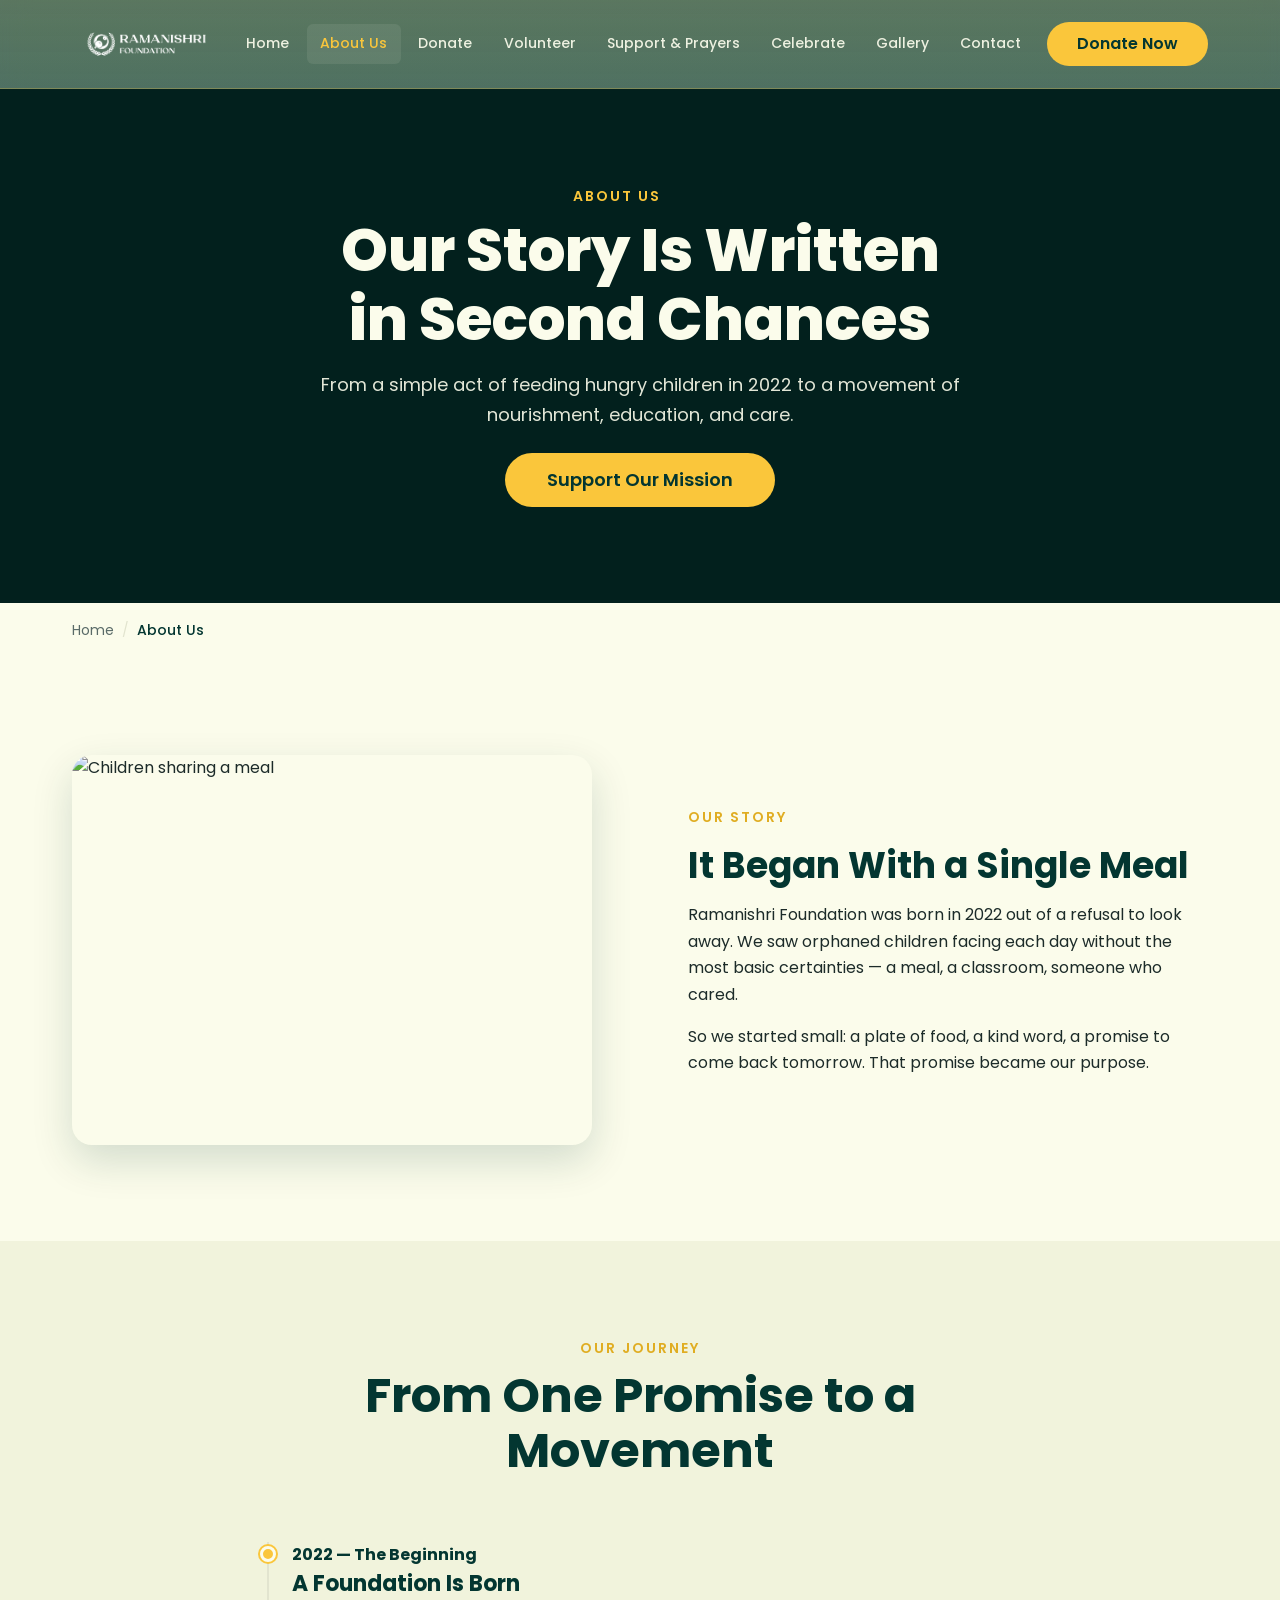
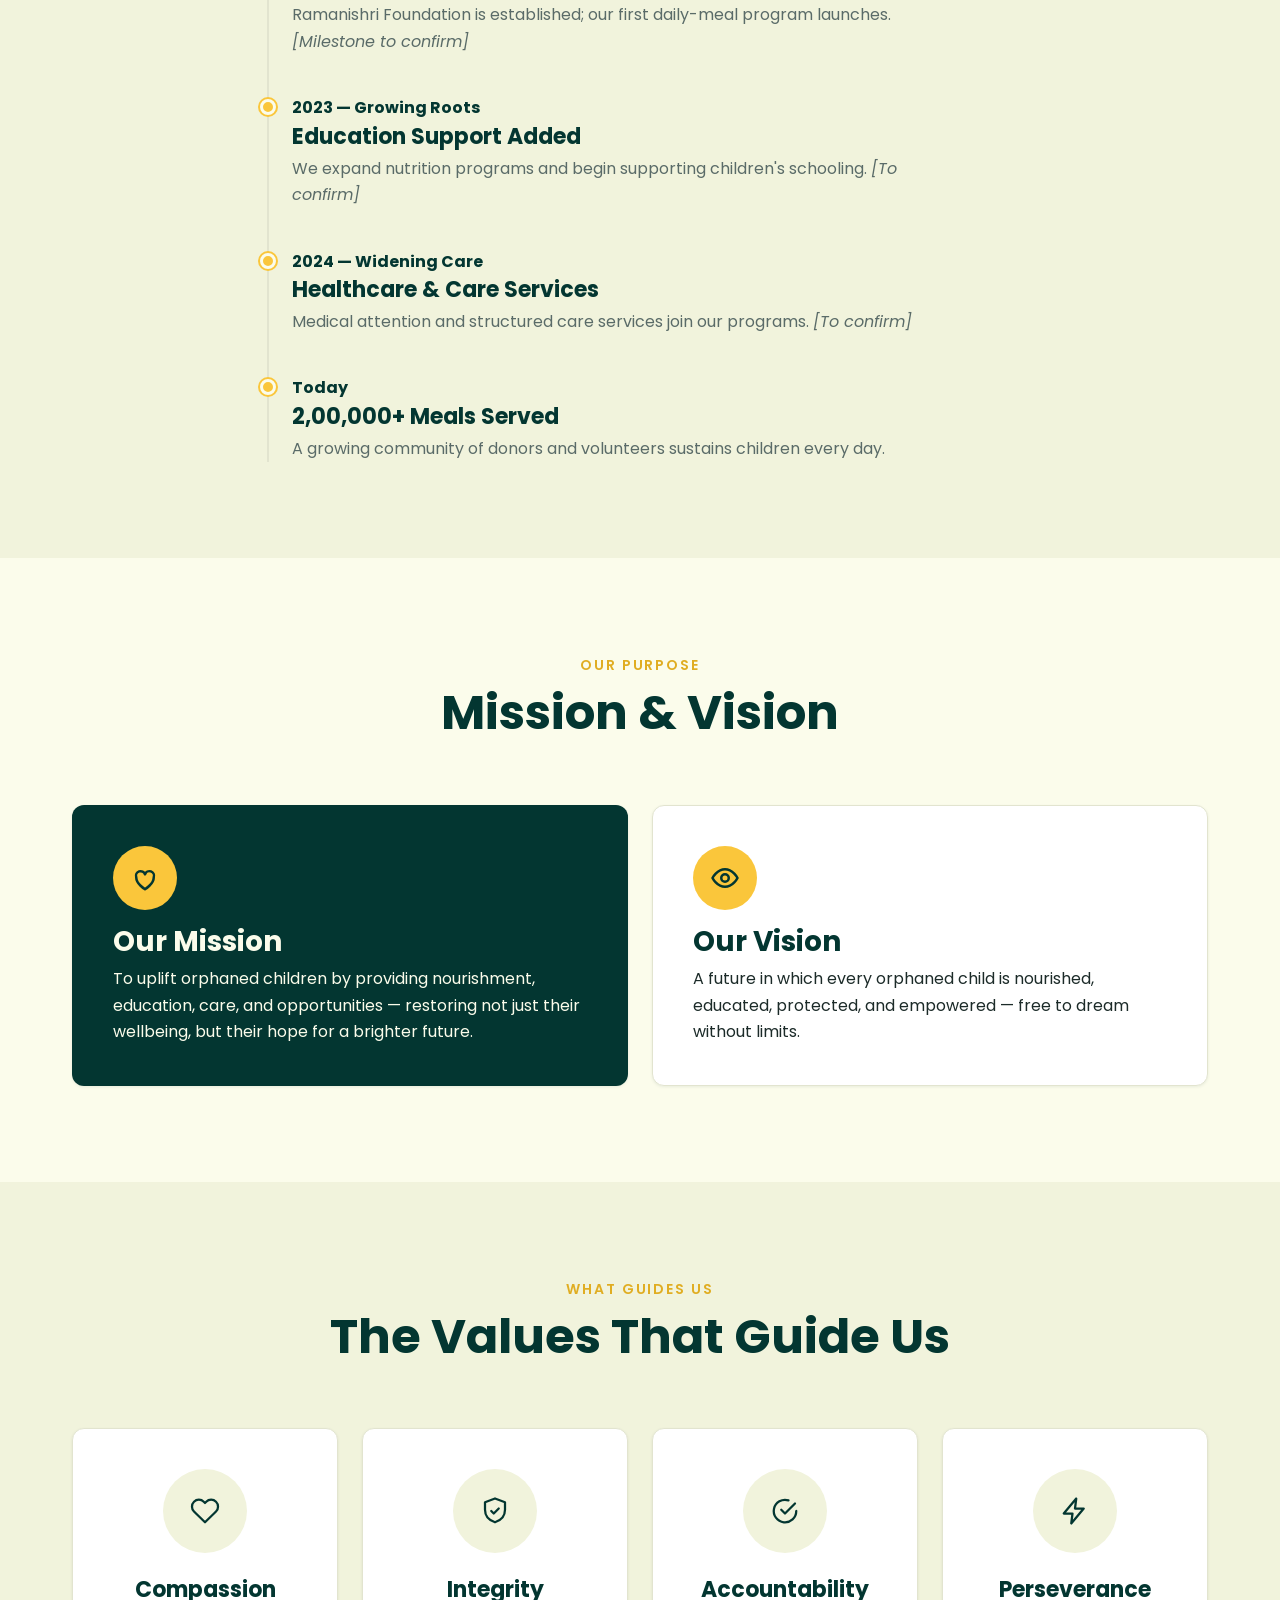
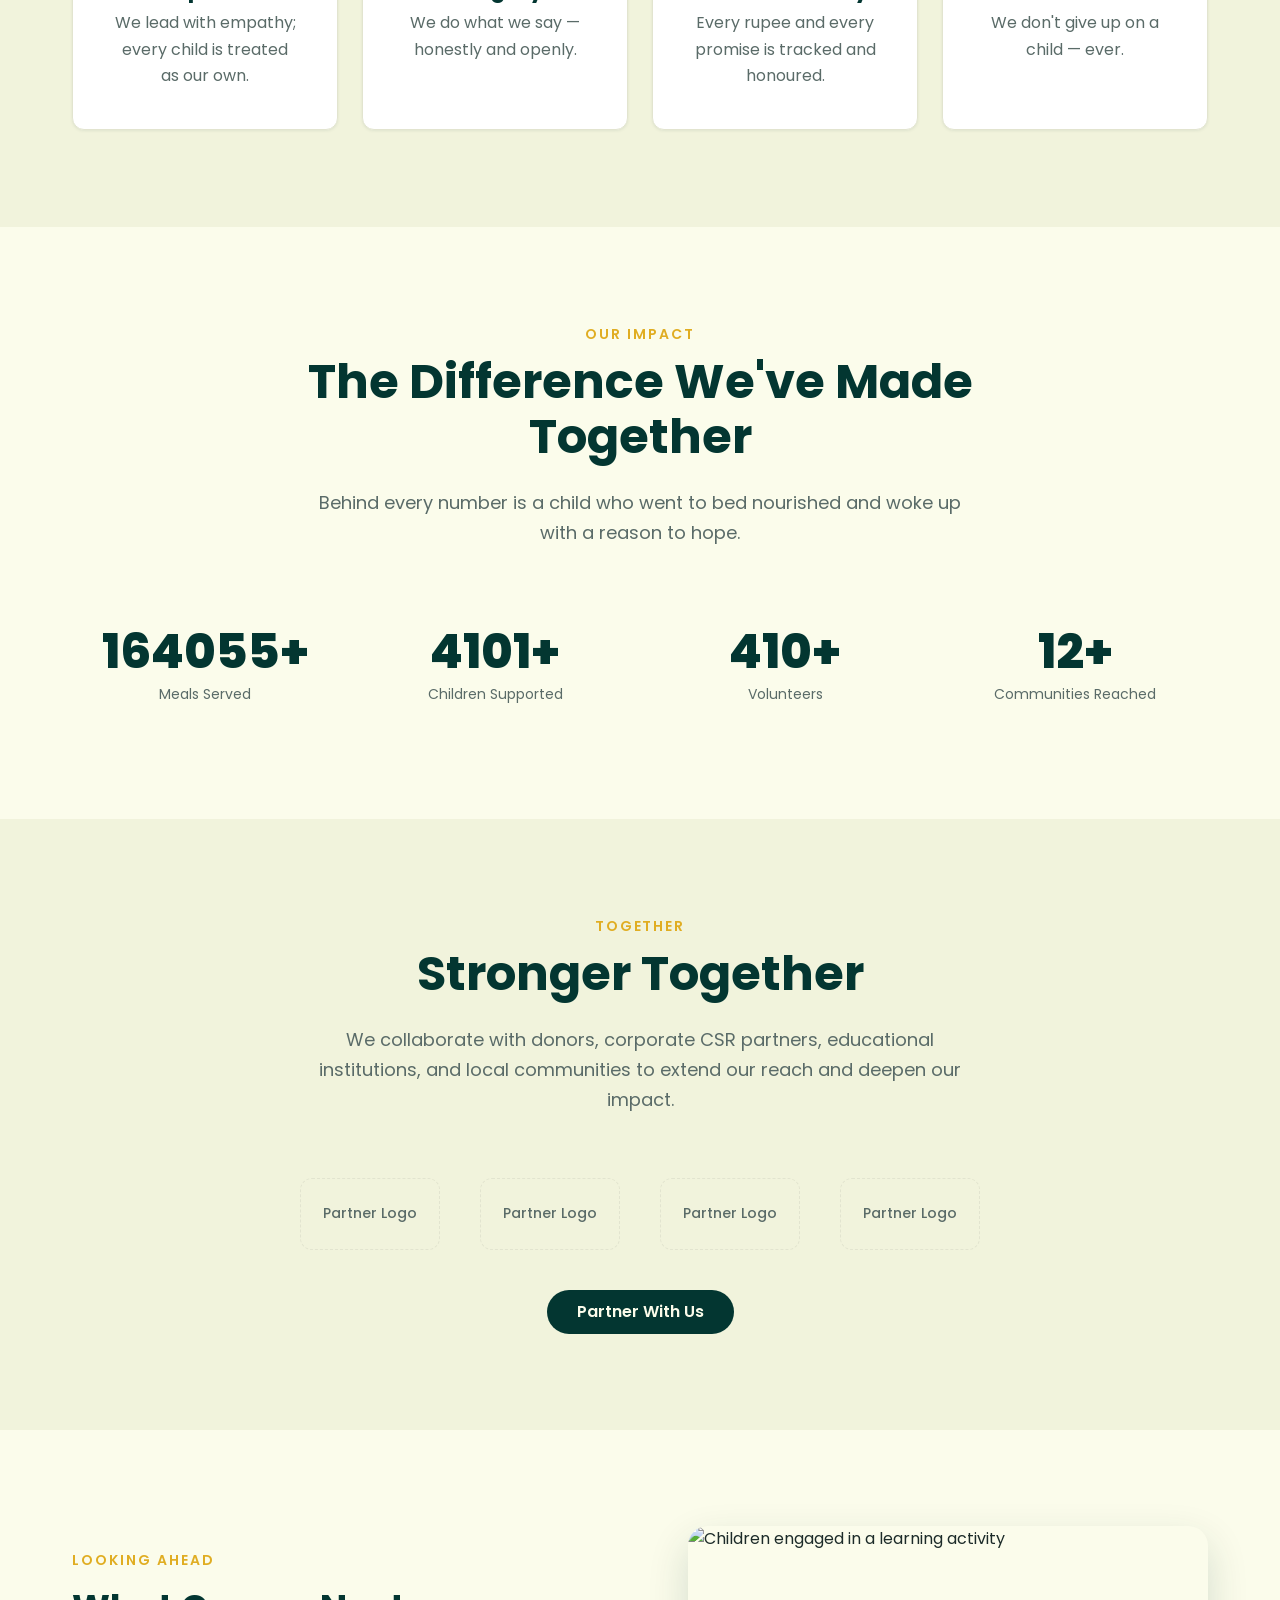
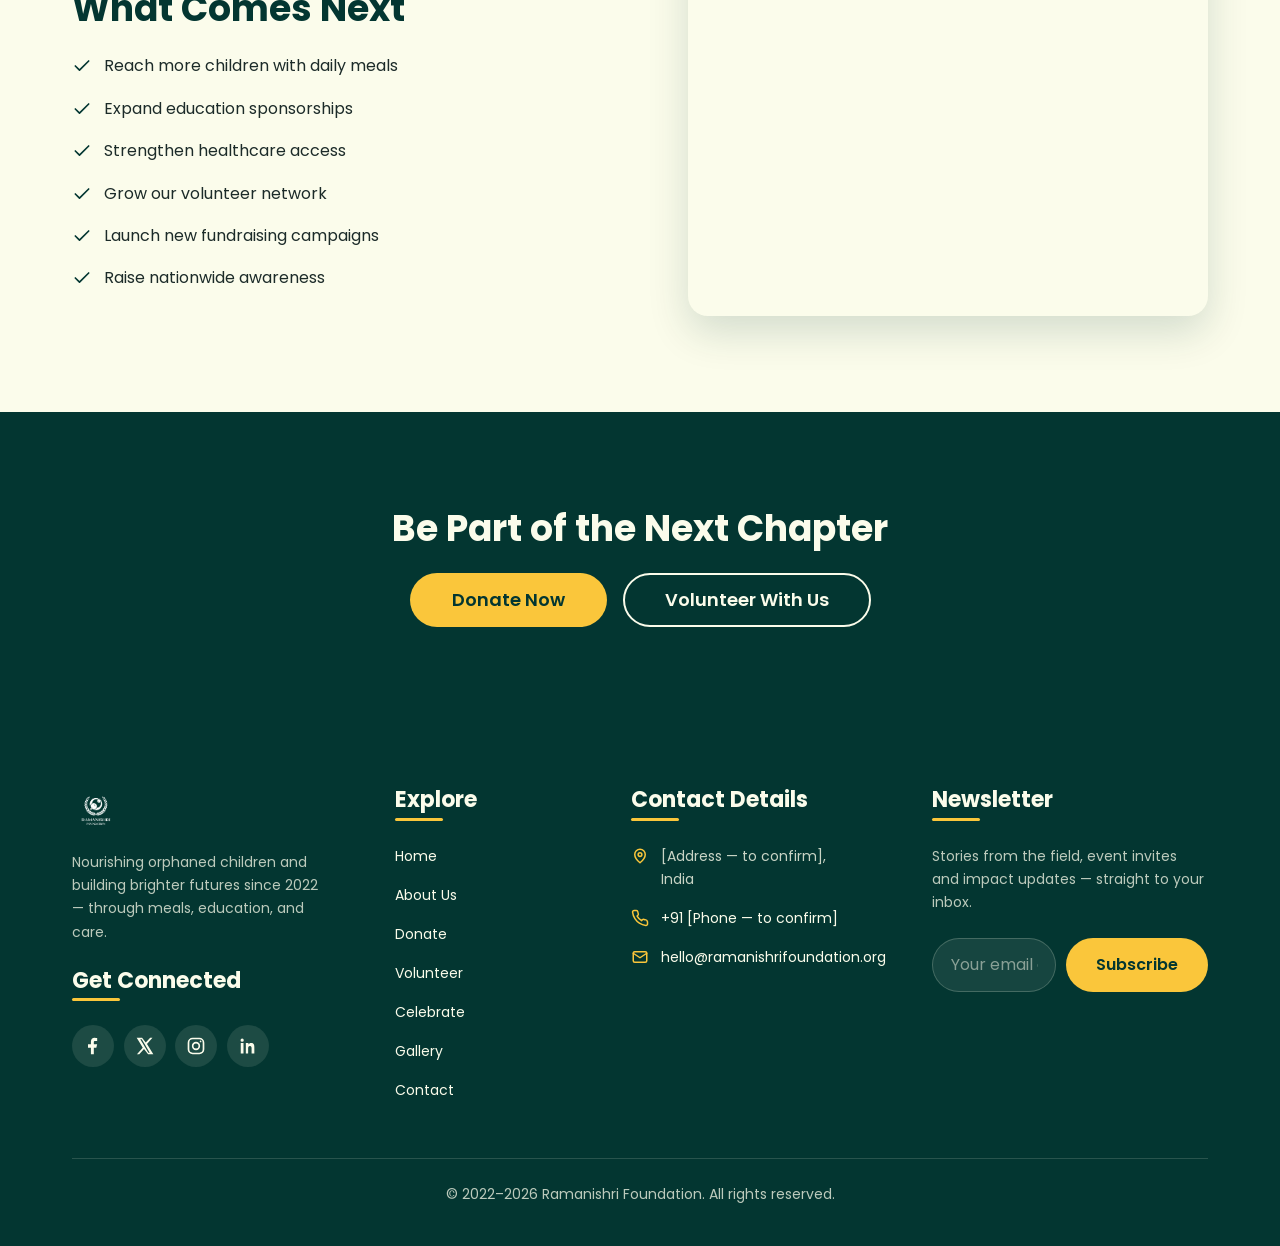
==== about.html @ 98cdaed0 "Initial commit: Ramanishri Foundation website Multi-page static NGO site (HTML5, CSS3, vanilla JS): " ====
<!DOCTYPE html>
<html lang="en">
<head>
  <meta charset="UTF-8" />
  <meta name="viewport" content="width=device-width, initial-scale=1.0" />
  <meta name="theme-color" content="#033631" />

  <title>About Ramanishri Foundation | Our Story, Mission &amp; Impact Since 2022</title>
  <meta name="description" content="Learn how Ramanishri Foundation began in 2022 and grew to serve 2,00,000+ meals to orphaned children. Discover our mission, values, and vision for the future." />
  <meta name="robots" content="index, follow" />
  <link rel="canonical" href="https://www.ramanishrifoundation.org/about.html" />

  <meta property="og:type" content="website" />
  <meta property="og:site_name" content="Ramanishri Foundation" />
  <meta property="og:title" content="About Ramanishri Foundation | Our Story, Mission &amp; Impact" />
  <meta property="og:description" content="From a single meal in 2022 to 2,00,000+ meals for orphaned children. Discover our story, mission, values, and vision." />
  <meta property="og:image" content="assets/logo/logo-primary.png" />
  <meta property="og:url" content="https://www.ramanishrifoundation.org/about.html" />
  <meta property="og:locale" content="en_IN" />
  <meta name="twitter:card" content="summary_large_image" />

  <link rel="icon" type="image/png" href="assets/logo/favicon-source.png" />
  <link rel="apple-touch-icon" href="assets/logo/logo-icon.png" />
  <link rel="manifest" href="site.webmanifest" />

  <link rel="preconnect" href="https://fonts.googleapis.com" />
  <link rel="preconnect" href="https://fonts.gstatic.com" crossorigin />
  <link href="https://fonts.googleapis.com/css2?family=Poppins:wght@300;400;500;600;700;800&display=swap" rel="stylesheet" />
  <link rel="stylesheet" href="css/style.css" />

  <script type="application/ld+json">
  {
    "@context": "https://schema.org",
    "@type": "NGO",
    "name": "Ramanishri Foundation",
    "url": "https://www.ramanishrifoundation.org/",
    "logo": "https://www.ramanishrifoundation.org/assets/logo/logo-primary.png",
    "foundingDate": "2022",
    "description": "Ramanishri Foundation uplifts orphaned children through nourishment, education, care, and opportunity."
  }
  </script>
  <script type="application/ld+json">
  {
    "@context": "https://schema.org",
    "@type": "BreadcrumbList",
    "itemListElement": [
      {"@type": "ListItem", "position": 1, "name": "Home", "item": "https://www.ramanishrifoundation.org/index.html"},
      {"@type": "ListItem", "position": 2, "name": "About Us", "item": "https://www.ramanishrifoundation.org/about.html"}
    ]
  }
  </script>
</head>

<body>
  <a href="#main-content" class="skip-link">Skip to main content</a>

  <header class="site-header" id="site-header">
    <nav class="navbar container" aria-label="Primary navigation">
      <a href="index.html" class="navbar__brand" aria-label="Ramanishri Foundation — Home">
        <img src="assets/logo/logo-secondary-white.png" alt="Ramanishri Foundation logo" class="navbar__logo" width="160" height="56" />
      </a>
      <button class="navbar__toggle" id="nav-toggle" aria-label="Toggle navigation menu" aria-expanded="false" aria-controls="nav-menu">
        <span class="navbar__toggle-bar"></span><span class="navbar__toggle-bar"></span><span class="navbar__toggle-bar"></span>
      </button>
      <ul class="navbar__menu" id="nav-menu">
        <li class="navbar__item"><a href="index.html" class="navbar__link">Home</a></li>
        <li class="navbar__item"><a href="about.html" class="navbar__link is-active" aria-current="page">About Us</a></li>
        <li class="navbar__item"><a href="donate.html" class="navbar__link">Donate</a></li>
        <li class="navbar__item"><a href="volunteer.html" class="navbar__link">Volunteer</a></li>
        <li class="navbar__item"><a href="support-prayers.html" class="navbar__link">Support &amp; Prayers</a></li>
        <li class="navbar__item"><a href="celebrate.html" class="navbar__link">Celebrate</a></li>
        <li class="navbar__item"><a href="gallery.html" class="navbar__link">Gallery</a></li>
        <li class="navbar__item"><a href="contact.html" class="navbar__link">Contact</a></li>
        <li class="navbar__item navbar__item--cta"><a href="donate.html" class="btn btn--accent navbar__donate">Donate Now</a></li>
      </ul>
    </nav>
  </header>

  <main id="main-content">
    <!-- PAGE HERO -->
    <!-- IMAGE REQUIRED: ABOUT HERO — CHILDREN & CARETAKERS, ORIGIN FEEL (1920x900) -->
    <section class="page-hero" style="background-image:url('https://images.unsplash.com/photo-1542810634-71277d95dcbb?auto=format&fit=crop&w=1920&q=80')" aria-labelledby="about-hero-heading">
      <div class="container page-hero__inner">
        <p class="page-hero__eyebrow">About Us</p>
        <h1 id="about-hero-heading" class="page-hero__title">Our Story Is Written in Second Chances</h1>
        <p class="page-hero__text">From a simple act of feeding hungry children in 2022 to a movement of nourishment, education, and care.</p>
        <div class="page-hero__actions">
          <a href="donate.html" class="btn btn--accent btn--lg">Support Our Mission</a>
        </div>
      </div>
    </section>

    <!-- BREADCRUMBS -->
    <nav class="container breadcrumbs" aria-label="Breadcrumb">
      <ol>
        <li><a href="index.html">Home</a></li>
        <li><a href="about.html" aria-current="page">About Us</a></li>
      </ol>
    </nav>

    <!-- OUR STORY -->
    <section class="section" aria-labelledby="story-heading">
      <div class="container split">
        <div class="split__media reveal">
          <!-- IMAGE REQUIRED: OUR STORY — INTIMATE, REAL (1000x750) -->
          <img class="split__img" src="https://images.unsplash.com/photo-1488521787991-ed7bbaae773c?auto=format&fit=crop&w=1000&q=80" alt="Children sharing a meal" width="1000" height="750" loading="lazy" />
        </div>
        <div class="split__content reveal">
          <p class="section__eyebrow">Our Story</p>
          <h2 id="story-heading" class="split__title">It Began With a Single Meal</h2>
          <p>Ramanishri Foundation was born in 2022 out of a refusal to look away. We saw orphaned children facing each day without the most basic certainties — a meal, a classroom, someone who cared.</p>
          <p>So we started small: a plate of food, a kind word, a promise to come back tomorrow. That promise became our purpose.</p>
        </div>
      </div>
    </section>

    <!-- JOURNEY TIMELINE -->
    <section class="section section--alt" aria-labelledby="journey-heading">
      <div class="container">
        <header class="section__head reveal">
          <p class="section__eyebrow">Our Journey</p>
          <h2 id="journey-heading" class="section__title">From One Promise to a Movement</h2>
        </header>
        <div class="timeline reveal" style="max-width:760px;margin-inline:auto;">
          <div class="timeline__item">
            <p class="timeline__year">2022 — The Beginning</p>
            <h3 class="timeline__title">A Foundation Is Born</h3>
            <p class="timeline__text">Ramanishri Foundation is established; our first daily-meal program launches. <em>[Milestone to confirm]</em></p>
          </div>
          <div class="timeline__item">
            <p class="timeline__year">2023 — Growing Roots</p>
            <h3 class="timeline__title">Education Support Added</h3>
            <p class="timeline__text">We expand nutrition programs and begin supporting children's schooling. <em>[To confirm]</em></p>
          </div>
          <div class="timeline__item">
            <p class="timeline__year">2024 — Widening Care</p>
            <h3 class="timeline__title">Healthcare &amp; Care Services</h3>
            <p class="timeline__text">Medical attention and structured care services join our programs. <em>[To confirm]</em></p>
          </div>
          <div class="timeline__item">
            <p class="timeline__year">Today</p>
            <h3 class="timeline__title">2,00,000+ Meals Served</h3>
            <p class="timeline__text">A growing community of donors and volunteers sustains children every day.</p>
          </div>
        </div>
      </div>
    </section>

    <!-- MISSION & VISION -->
    <section class="section" aria-labelledby="about-mv-heading">
      <div class="container">
        <header class="section__head reveal">
          <p class="section__eyebrow">Our Purpose</p>
          <h2 id="about-mv-heading" class="section__title">Mission &amp; Vision</h2>
        </header>
        <div class="mv-grid">
          <article class="mv-card mv-card--primary reveal">
            <span class="mv-card__icon" aria-hidden="true"><svg viewBox="0 0 24 24" width="30" height="30" fill="none" stroke="currentColor" stroke-width="2" stroke-linecap="round" stroke-linejoin="round"><path d="M12 21s-7-4.3-7-9.5A3.5 3.5 0 0 1 12 9a3.5 3.5 0 0 1 7 2.5C19 16.7 12 21 12 21z"/></svg></span>
            <h3 class="mv-card__title">Our Mission</h3>
            <p>To uplift orphaned children by providing nourishment, education, care, and opportunities — restoring not just their wellbeing, but their hope for a brighter future.</p>
          </article>
          <article class="mv-card reveal">
            <span class="mv-card__icon" aria-hidden="true"><svg viewBox="0 0 24 24" width="30" height="30" fill="none" stroke="currentColor" stroke-width="2" stroke-linecap="round" stroke-linejoin="round"><path d="M2 12s3.5-7 10-7 10 7 10 7-3.5 7-10 7-10-7-10-7z"/><circle cx="12" cy="12" r="3"/></svg></span>
            <h3 class="mv-card__title">Our Vision</h3>
            <p>A future in which every orphaned child is nourished, educated, protected, and empowered — free to dream without limits.</p>
          </article>
        </div>
      </div>
    </section>

    <!-- CORE VALUES -->
    <section class="section section--alt" aria-labelledby="values-heading">
      <div class="container">
        <header class="section__head reveal">
          <p class="section__eyebrow">What Guides Us</p>
          <h2 id="values-heading" class="section__title">The Values That Guide Us</h2>
        </header>
        <ul class="mission-grid">
          <li class="mission-card card reveal">
            <span class="mission-card__icon" aria-hidden="true"><svg viewBox="0 0 24 24" width="30" height="30" fill="none" stroke="currentColor" stroke-width="1.8" stroke-linecap="round" stroke-linejoin="round"><path d="M20.8 4.6a5.5 5.5 0 0 0-7.8 0L12 5.6l-1-1a5.5 5.5 0 0 0-7.8 7.8l1 1L12 21l7.8-7.6 1-1a5.5 5.5 0 0 0 0-7.8z"/></svg></span>
            <h3 class="mission-card__title">Compassion</h3>
            <p class="mission-card__text">We lead with empathy; every child is treated as our own.</p>
          </li>
          <li class="mission-card card reveal">
            <span class="mission-card__icon" aria-hidden="true"><svg viewBox="0 0 24 24" width="30" height="30" fill="none" stroke="currentColor" stroke-width="1.8" stroke-linecap="round" stroke-linejoin="round"><path d="M12 2 4 5v6c0 5 3.4 8.5 8 10 4.6-1.5 8-5 8-10V5l-8-3z"/><path d="m9 12 2 2 4-4"/></svg></span>
            <h3 class="mission-card__title">Integrity</h3>
            <p class="mission-card__text">We do what we say — honestly and openly.</p>
          </li>
          <li class="mission-card card reveal">
            <span class="mission-card__icon" aria-hidden="true"><svg viewBox="0 0 24 24" width="30" height="30" fill="none" stroke="currentColor" stroke-width="1.8" stroke-linecap="round" stroke-linejoin="round"><path d="M9 11l3 3 8-8"/><path d="M21 12a9 9 0 1 1-6.2-8.5"/></svg></span>
            <h3 class="mission-card__title">Accountability</h3>
            <p class="mission-card__text">Every rupee and every promise is tracked and honoured.</p>
          </li>
          <li class="mission-card card reveal">
            <span class="mission-card__icon" aria-hidden="true"><svg viewBox="0 0 24 24" width="30" height="30" fill="none" stroke="currentColor" stroke-width="1.8" stroke-linecap="round" stroke-linejoin="round"><path d="M13 2 3 14h7l-1 8 10-12h-7l1-8z"/></svg></span>
            <h3 class="mission-card__title">Perseverance</h3>
            <p class="mission-card__text">We don't give up on a child — ever.</p>
          </li>
        </ul>
      </div>
    </section>

    <!-- IMPACT ACHIEVED -->
    <section class="section" aria-labelledby="impact-achieved-heading">
      <div class="container">
        <header class="section__head reveal">
          <p class="section__eyebrow">Our Impact</p>
          <h2 id="impact-achieved-heading" class="section__title">The Difference We've Made Together</h2>
          <p class="section__subtitle">Behind every number is a child who went to bed nourished and woke up with a reason to hope.</p>
        </header>
        <div class="stats-grid reveal">
          <div class="stat"><div class="stat__num"><span class="counter" data-count-to="200000">0</span>+</div><p class="stat__label">Meals Served</p></div>
          <div class="stat"><div class="stat__num"><span class="counter" data-count-to="5000">0</span>+</div><p class="stat__label">Children Supported</p></div>
          <div class="stat"><div class="stat__num"><span class="counter" data-count-to="500">0</span>+</div><p class="stat__label">Volunteers</p></div>
          <div class="stat"><div class="stat__num"><span class="counter" data-count-to="15">0</span>+</div><p class="stat__label">Communities Reached</p></div>
        </div>
      </div>
    </section>

    <!-- PARTNERSHIPS -->
    <section class="section section--alt" aria-labelledby="partners-heading">
      <div class="container text-center">
        <header class="section__head reveal">
          <p class="section__eyebrow">Together</p>
          <h2 id="partners-heading" class="section__title">Stronger Together</h2>
          <p class="section__subtitle">We collaborate with donors, corporate CSR partners, educational institutions, and local communities to extend our reach and deepen our impact.</p>
        </header>
        <div class="partners reveal" aria-label="Partner organizations">
          <span class="partners__item">Partner Logo</span>
          <span class="partners__item">Partner Logo</span>
          <span class="partners__item">Partner Logo</span>
          <span class="partners__item">Partner Logo</span>
        </div>
        <!-- IMAGE REQUIRED: PARTNER LOGOS (to confirm names + permission) -->
        <div class="mt-lg reveal"><a href="contact.html" class="btn btn--primary">Partner With Us</a></div>
      </div>
    </section>

    <!-- FUTURE GOALS -->
    <section class="section" aria-labelledby="goals-heading">
      <div class="container split">
        <div class="split__content reveal">
          <p class="section__eyebrow">Looking Ahead</p>
          <h2 id="goals-heading" class="split__title">What Comes Next</h2>
          <ul class="feature-list">
            <li><svg viewBox="0 0 24 24" width="20" height="20" fill="none" stroke="currentColor" stroke-width="2" stroke-linecap="round" stroke-linejoin="round"><path d="M20 6 9 17l-5-5"/></svg> Reach more children with daily meals</li>
            <li><svg viewBox="0 0 24 24" width="20" height="20" fill="none" stroke="currentColor" stroke-width="2" stroke-linecap="round" stroke-linejoin="round"><path d="M20 6 9 17l-5-5"/></svg> Expand education sponsorships</li>
            <li><svg viewBox="0 0 24 24" width="20" height="20" fill="none" stroke="currentColor" stroke-width="2" stroke-linecap="round" stroke-linejoin="round"><path d="M20 6 9 17l-5-5"/></svg> Strengthen healthcare access</li>
            <li><svg viewBox="0 0 24 24" width="20" height="20" fill="none" stroke="currentColor" stroke-width="2" stroke-linecap="round" stroke-linejoin="round"><path d="M20 6 9 17l-5-5"/></svg> Grow our volunteer network</li>
            <li><svg viewBox="0 0 24 24" width="20" height="20" fill="none" stroke="currentColor" stroke-width="2" stroke-linecap="round" stroke-linejoin="round"><path d="M20 6 9 17l-5-5"/></svg> Launch new fundraising campaigns</li>
            <li><svg viewBox="0 0 24 24" width="20" height="20" fill="none" stroke="currentColor" stroke-width="2" stroke-linecap="round" stroke-linejoin="round"><path d="M20 6 9 17l-5-5"/></svg> Raise nationwide awareness</li>
          </ul>
        </div>
        <div class="split__media reveal">
          <!-- IMAGE REQUIRED: FUTURE / HOPE — CHILDREN LOOKING AHEAD (1000x750) -->
          <img class="split__img" src="https://images.unsplash.com/photo-1497486751825-1233686d5d80?auto=format&fit=crop&w=1000&q=80" alt="Children engaged in a learning activity" width="1000" height="750" loading="lazy" />
        </div>
      </div>
    </section>

    <!-- CTA -->
    <section class="section" style="background-color:var(--color-primary);color:var(--color-text-inverse);" aria-labelledby="about-cta-heading">
      <div class="container text-center">
        <h2 id="about-cta-heading" class="reveal" style="color:var(--color-text-inverse);">Be Part of the Next Chapter</h2>
        <div class="about__actions reveal" style="justify-content:center;margin-top:var(--space-md);">
          <a href="donate.html" class="btn btn--accent btn--lg">Donate Now</a>
          <a href="volunteer.html" class="btn btn--outline btn--lg" style="color:var(--color-text-inverse);border-color:var(--color-text-inverse);">Volunteer With Us</a>
        </div>
      </div>
    </section>
  </main>

  <footer class="site-footer" aria-label="Site footer">
    <div class="container">
      <div class="footer-grid">
        <div class="footer-col">
          <img src="assets/logo/logo-white.png" alt="Ramanishri Foundation" class="footer__logo" width="180" height="48" />
          <p class="footer__about">Nourishing orphaned children and building brighter futures since 2022 — through meals, education, and care.</p>
          <h3 class="footer-col__title">Get Connected</h3>
          <ul class="footer-social" aria-label="Social media">
            <li><a href="#" aria-label="Facebook"><svg viewBox="0 0 24 24" width="20" height="20" fill="currentColor"><path d="M13 22v-8h3l1-4h-4V7.5C13 6.6 13.3 6 14.7 6H17V2.4C16.4 2.3 15.2 2 13.9 2 11.2 2 9.5 3.7 9.5 6.7V10H6v4h3.5v8h3.5z"/></svg></a></li>
            <li><a href="#" aria-label="X (Twitter)"><svg viewBox="0 0 24 24" width="20" height="20" fill="currentColor"><path d="M18.2 2H21l-6.6 7.5L22 22h-6.3l-4.9-6.4L5.1 22H2.3l7-8L2 2h6.5l4.4 5.8L18.2 2zm-2.2 18h1.7L8.1 3.8H6.3L16 20z"/></svg></a></li>
            <li><a href="#" aria-label="Instagram"><svg viewBox="0 0 24 24" width="20" height="20" fill="none" stroke="currentColor" stroke-width="2"><rect x="3" y="3" width="18" height="18" rx="5"/><circle cx="12" cy="12" r="4"/><circle cx="17.5" cy="6.5" r="1" fill="currentColor" stroke="none"/></svg></a></li>
            <li><a href="#" aria-label="LinkedIn"><svg viewBox="0 0 24 24" width="20" height="20" fill="currentColor"><path d="M6.94 5a1.94 1.94 0 1 1-3.88 0 1.94 1.94 0 0 1 3.88 0zM3.3 8.5h3.3V21H3.3V8.5zM9.4 8.5h3.16v1.7h.05c.44-.83 1.5-1.7 3.1-1.7 3.3 0 3.9 2.17 3.9 5V21h-3.3v-5.8c0-1.38-.02-3.16-1.93-3.16-1.93 0-2.22 1.5-2.22 3.06V21H9.4V8.5z"/></svg></a></li>
          </ul>
        </div>
        <div class="footer-col">
          <h3 class="footer-col__title">Explore</h3>
          <ul class="footer-contact">
            <li><a href="index.html">Home</a></li>
            <li><a href="about.html">About Us</a></li>
            <li><a href="donate.html">Donate</a></li>
            <li><a href="volunteer.html">Volunteer</a></li>
            <li><a href="celebrate.html">Celebrate</a></li>
            <li><a href="gallery.html">Gallery</a></li>
            <li><a href="contact.html">Contact</a></li>
          </ul>
        </div>
        <div class="footer-col">
          <h3 class="footer-col__title">Contact Details</h3>
          <ul class="footer-contact">
            <li><svg viewBox="0 0 24 24" width="18" height="18" fill="none" stroke="currentColor" stroke-width="2" stroke-linecap="round" stroke-linejoin="round"><path d="M12 21s-7-5.6-7-11a7 7 0 0 1 14 0c0 5.4-7 11-7 11z"/><circle cx="12" cy="10" r="2.5"/></svg><span>[Address — to confirm],<br />India</span></li>
            <li><svg viewBox="0 0 24 24" width="18" height="18" fill="none" stroke="currentColor" stroke-width="2" stroke-linecap="round" stroke-linejoin="round"><path d="M22 16.9v3a2 2 0 0 1-2.2 2 19.8 19.8 0 0 1-8.6-3.1 19.5 19.5 0 0 1-6-6A19.8 19.8 0 0 1 2.1 4.2 2 2 0 0 1 4.1 2h3a2 2 0 0 1 2 1.7c.1.9.3 1.8.6 2.6a2 2 0 0 1-.5 2.1L8.1 9.5a16 16 0 0 0 6 6l1.1-1.1a2 2 0 0 1 2.1-.5c.8.3 1.7.5 2.6.6a2 2 0 0 1 1.7 2z"/></svg><a href="tel:+910000000000">+91 [Phone — to confirm]</a></li>
            <li><svg viewBox="0 0 24 24" width="18" height="18" fill="none" stroke="currentColor" stroke-width="2" stroke-linecap="round" stroke-linejoin="round"><rect x="3" y="5" width="18" height="14" rx="2"/><path d="M3 7l9 6 9-6"/></svg><a href="mailto:hello@ramanishrifoundation.org">hello@ramanishrifoundation.org</a></li>
          </ul>
        </div>
        <div class="footer-col">
          <h3 class="footer-col__title">Newsletter</h3>
          <p class="footer__about">Stories from the field, event invites and impact updates — straight to your inbox.</p>
          <form class="newsletter" id="newsletter-form" novalidate>
            <div class="newsletter__field">
              <input type="email" id="newsletter-email" class="newsletter__input" placeholder="Your email address" aria-label="Email address" autocomplete="email" required />
              <button type="submit" class="btn btn--accent newsletter__btn">Subscribe</button>
            </div>
            <p class="newsletter__msg" id="newsletter-msg" role="status" aria-live="polite"></p>
          </form>
        </div>
      </div>
      <p class="site-footer__copy">&copy; 2022–<span id="current-year">2026</span> Ramanishri Foundation. All rights reserved.</p>
    </div>
  </footer>

  <button id="back-to-top" class="back-to-top" aria-label="Back to top" hidden>&uarr;</button>
  <script src="js/main.js" defer></script>
</body>
</html>
---- css/style.css ----
/* ================================================================
   RAMANI SHRI FOUNDATION — STYLESHEET
   Mobile-first · Responsive · Accessible
   ----------------------------------------------------------------
   TABLE OF CONTENTS
   1. CSS Variables (Design Tokens)
   2. Modern CSS Reset
   3. Base / Typography
   4. Accessibility Helpers
   5. Layout Utilities (container, grid, flex)
   6. Spacing & Display Utilities
   7. Text & Color Utilities
   8. Buttons
   9. Animation Utility Classes
   10. Sticky Header & Navigation
   11. Sections
   12. Footer
   13. Back to Top
   14. Responsive Breakpoints
   15. Reduced Motion
================================================================ */

/* ================================================================
   1. CSS VARIABLES (DESIGN TOKENS)
   Brand palette derived from the official logo files.
================================================================ */
:root {
  /* ---- Brand Colors ---- */
  --color-primary: #033631;          /* Deep teal-green */
  --color-primary-dark: #02201d;
  --color-primary-light: #0a4f47;
  --color-secondary: #fac63b;        /* Golden yellow */
  --color-secondary-dark: #e0ad22;
  --color-accent: #fac63b;           /* Accent (matches brand gold) */
  --color-accent-dark: #e0ad22;

  /* ---- Text Colors ---- */
  --color-text: #1c2b29;             /* Primary body text */
  --color-text-muted: #5a6b68;       /* Secondary / muted text */
  --color-text-inverse: #fbfceb;     /* Text on dark backgrounds */
  --color-heading: #033631;

  /* ---- Background Colors ---- */
  --color-bg: #fbfceb;               /* Cream page background */
  --color-bg-alt: #f1f3dc;           /* Alternate section background */
  --color-bg-dark: #033631;          /* Dark sections / footer */
  --color-surface: #ffffff;          /* Cards / surfaces */
  --color-border: #e2e4cf;

  /* ---- Typography ---- */
  --font-primary: 'Poppins', system-ui, -apple-system, 'Segoe UI', Roboto, sans-serif;
  --fs-xs: 0.75rem;     /* 12px */
  --fs-sm: 0.875rem;    /* 14px */
  --fs-base: 1rem;      /* 16px */
  --fs-md: 1.125rem;    /* 18px */
  --fs-lg: 1.375rem;    /* 22px */
  --fs-xl: 1.75rem;     /* 28px */
  --fs-2xl: 2.25rem;    /* 36px */
  --fs-3xl: 3rem;       /* 48px */
  --fs-4xl: 3.75rem;    /* 60px */

  --fw-light: 300;
  --fw-regular: 400;
  --fw-medium: 500;
  --fw-semibold: 600;
  --fw-bold: 700;
  --fw-extrabold: 800;

  --lh-tight: 1.15;
  --lh-snug: 1.35;
  --lh-base: 1.65;

  /* ---- Spacing Scale ---- */
  --space-xs: 0.5rem;
  --space-sm: 1rem;
  --space-md: 1.5rem;
  --space-lg: 2.5rem;
  --space-xl: 4rem;
  --space-2xl: 6rem;

  /* ---- Layout ---- */
  --container-max: 1200px;
  --container-pad: 1.25rem;
  --header-height: 88px;

  /* ---- Borders & Radius ---- */
  --radius-sm: 6px;
  --radius-md: 12px;
  --radius-lg: 20px;
  --radius-pill: 999px;

  /* ---- Shadows ---- */
  --shadow-sm: 0 1px 3px rgba(3, 54, 49, 0.08);
  --shadow-md: 0 6px 18px rgba(3, 54, 49, 0.12);
  --shadow-lg: 0 16px 40px rgba(3, 54, 49, 0.16);

  /* ---- Transitions ---- */
  --transition-fast: 150ms ease;
  --transition-base: 250ms ease;
  --transition-slow: 400ms ease;

  /* ---- Z-index scale ---- */
  --z-header: 1000;
  --z-overlay: 1100;
  --z-top: 1200;
}

/* ================================================================
   2. MODERN CSS RESET
================================================================ */
*,
*::before,
*::after {
  box-sizing: border-box;
  margin: 0;
  padding: 0;
}

html {
  -webkit-text-size-adjust: 100%;
  scroll-behavior: smooth;            /* Smooth scrolling */
  scroll-padding-top: var(--header-height); /* Offset sticky header on anchor jumps */
}

body {
  min-height: 100vh;
  font-family: var(--font-primary);
  font-size: var(--fs-base);
  font-weight: var(--fw-regular);
  line-height: var(--lh-base);
  color: var(--color-text);
  background-color: var(--color-bg);
  text-rendering: optimizeLegibility;
  -webkit-font-smoothing: antialiased;
  -moz-osx-font-smoothing: grayscale;
  /* Guard against accidental horizontal scroll; `clip` (unlike `hidden`)
     does not break the sticky header. */
  overflow-x: clip;
}

img,
picture,
svg,
video {
  display: block;
  max-width: 100%;
  height: auto;
}

input,
button,
textarea,
select {
  font: inherit;
  color: inherit;
}

button {
  cursor: pointer;
  background: none;
  border: none;
}

a {
  color: inherit;
  text-decoration: none;
}

ul,
ol {
  list-style: none;
}

h1, h2, h3, h4, h5, h6 {
  line-height: var(--lh-tight);
  color: var(--color-heading);
  font-weight: var(--fw-bold);
}

:focus-visible {
  outline: 3px solid var(--color-secondary);
  outline-offset: 2px;
}

/* ================================================================
   3. BASE / TYPOGRAPHY
================================================================ */
h1 { font-size: var(--fs-3xl); }
h2 { font-size: var(--fs-2xl); }
h3 { font-size: var(--fs-xl); }
h4 { font-size: var(--fs-lg); }

p {
  max-width: 65ch;
}

/* ================================================================
   4. ACCESSIBILITY HELPERS
================================================================ */
/* Visually hidden but available to screen readers */
.sr-only {
  position: absolute;
  width: 1px;
  height: 1px;
  padding: 0;
  margin: -1px;
  overflow: hidden;
  clip: rect(0, 0, 0, 0);
  white-space: nowrap;
  border: 0;
}

/* Skip link */
.skip-link {
  position: absolute;
  top: -100%;
  left: var(--space-sm);
  z-index: var(--z-top);
  padding: 0.75rem 1.25rem;
  background: var(--color-primary);
  color: var(--color-text-inverse);
  border-radius: var(--radius-sm);
  transition: top var(--transition-fast);
}
.skip-link:focus {
  top: var(--space-sm);
}

/* ================================================================
   5. LAYOUT UTILITIES
================================================================ */
.container {
  width: 100%;
  max-width: var(--container-max);
  margin-inline: auto;
  padding-inline: var(--container-pad);
}

.flex { display: flex; }
.inline-flex { display: inline-flex; }
.flex-col { flex-direction: column; }
.flex-wrap { flex-wrap: wrap; }
.items-center { align-items: center; }
.items-start { align-items: flex-start; }
.justify-center { justify-content: center; }
.justify-between { justify-content: space-between; }
.gap-sm { gap: var(--space-sm); }
.gap-md { gap: var(--space-md); }
.gap-lg { gap: var(--space-lg); }

.grid { display: grid; }
.grid-2 { grid-template-columns: repeat(2, 1fr); }
.grid-3 { grid-template-columns: repeat(3, 1fr); }
.grid-4 { grid-template-columns: repeat(4, 1fr); }
.grid-auto {
  grid-template-columns: repeat(auto-fit, minmax(260px, 1fr));
}

/* ================================================================
   6. SPACING & DISPLAY UTILITIES
================================================================ */
.mt-sm { margin-top: var(--space-sm); }
.mt-md { margin-top: var(--space-md); }
.mt-lg { margin-top: var(--space-lg); }
.mb-sm { margin-bottom: var(--space-sm); }
.mb-md { margin-bottom: var(--space-md); }
.mb-lg { margin-bottom: var(--space-lg); }
.my-lg { margin-block: var(--space-lg); }

.p-sm { padding: var(--space-sm); }
.p-md { padding: var(--space-md); }
.p-lg { padding: var(--space-lg); }

.block { display: block; }
.inline-block { display: inline-block; }
.hidden { display: none; }

.full-width { width: 100%; }
.mx-auto { margin-inline: auto; }

/* ================================================================
   7. TEXT & COLOR UTILITIES
================================================================ */
.text-center { text-align: center; }
.text-left { text-align: left; }
.text-right { text-align: right; }

.text-primary { color: var(--color-primary); }
.text-secondary { color: var(--color-secondary); }
.text-accent { color: var(--color-accent); }
.text-muted { color: var(--color-text-muted); }
.text-inverse { color: var(--color-text-inverse); }

.fw-light { font-weight: var(--fw-light); }
.fw-medium { font-weight: var(--fw-medium); }
.fw-semibold { font-weight: var(--fw-semibold); }
.fw-bold { font-weight: var(--fw-bold); }

.fs-sm { font-size: var(--fs-sm); }
.fs-lg { font-size: var(--fs-lg); }
.fs-xl { font-size: var(--fs-xl); }

.bg-primary { background-color: var(--color-primary); }
.bg-secondary { background-color: var(--color-secondary); }
.bg-accent { background-color: var(--color-accent); }
.bg-dark { background-color: var(--color-bg-dark); }
.bg-alt { background-color: var(--color-bg-alt); }
.bg-surface { background-color: var(--color-surface); }

.rounded { border-radius: var(--radius-md); }
.rounded-lg { border-radius: var(--radius-lg); }
.shadow { box-shadow: var(--shadow-md); }
.lead { font-size: var(--fs-md); color: var(--color-text-muted); }

/* ================================================================
   8. BUTTONS
================================================================ */
.btn {
  display: inline-flex;
  align-items: center;
  justify-content: center;
  gap: 0.5rem;
  padding: 0.75rem 1.75rem;
  font-weight: var(--fw-semibold);
  font-size: var(--fs-base);
  line-height: 1;
  text-align: center;
  border-radius: var(--radius-pill);
  border: 2px solid transparent;
  transition: transform var(--transition-fast),
              background-color var(--transition-base),
              color var(--transition-base),
              box-shadow var(--transition-base);
}
.btn:hover { transform: translateY(-2px); box-shadow: var(--shadow-md); }
.btn:active { transform: translateY(0); }

.btn--primary {
  background-color: var(--color-primary);
  color: var(--color-text-inverse);
}
.btn--primary:hover { background-color: var(--color-primary-light); }

.btn--accent {
  background-color: var(--color-accent);
  color: var(--color-primary);
}
.btn--accent:hover { background-color: var(--color-accent-dark); }

.btn--outline {
  background-color: transparent;
  color: var(--color-primary);
  border-color: var(--color-primary);
}
.btn--outline:hover {
  background-color: var(--color-primary);
  color: var(--color-text-inverse);
}

.btn--lg { padding: 1rem 2.5rem; font-size: var(--fs-md); }
.btn--block { display: flex; width: 100%; }

/* ================================================================
   9. ANIMATION UTILITY CLASSES
   Add .animate--* together with .is-visible (toggled by JS on scroll)
================================================================ */
@keyframes fadeIn {
  from { opacity: 0; }
  to { opacity: 1; }
}
@keyframes fadeInUp {
  from { opacity: 0; transform: translateY(30px); }
  to { opacity: 1; transform: translateY(0); }
}
@keyframes fadeInDown {
  from { opacity: 0; transform: translateY(-30px); }
  to { opacity: 1; transform: translateY(0); }
}
@keyframes fadeInLeft {
  from { opacity: 0; transform: translateX(-40px); }
  to { opacity: 1; transform: translateX(0); }
}
@keyframes fadeInRight {
  from { opacity: 0; transform: translateX(40px); }
  to { opacity: 1; transform: translateX(0); }
}
@keyframes zoomIn {
  from { opacity: 0; transform: scale(0.9); }
  to { opacity: 1; transform: scale(1); }
}
@keyframes pulse {
  0%, 100% { transform: scale(1); }
  50% { transform: scale(1.05); }
}
@keyframes float {
  0%, 100% { transform: translateY(0); }
  50% { transform: translateY(-10px); }
}

/* Scroll-reveal: hidden until JS adds .is-visible */
.reveal {
  opacity: 0;
  transform: translateY(30px);
  transition: opacity var(--transition-slow), transform var(--transition-slow);
  will-change: opacity, transform;
}
.reveal.is-visible {
  opacity: 1;
  transform: none;
}

/* Direct-play animation utilities */
.animate-fade-in { animation: fadeIn var(--transition-slow) both; }
.animate-fade-up { animation: fadeInUp 600ms ease both; }
.animate-fade-down { animation: fadeInDown 600ms ease both; }
.animate-fade-left { animation: fadeInLeft 600ms ease both; }
.animate-fade-right { animation: fadeInRight 600ms ease both; }
.animate-zoom-in { animation: zoomIn 600ms ease both; }
.animate-pulse { animation: pulse 2s ease-in-out infinite; }
.animate-float { animation: float 4s ease-in-out infinite; }

/* Animation delay helpers (stagger) */
.delay-1 { animation-delay: 100ms; }
.delay-2 { animation-delay: 200ms; }
.delay-3 { animation-delay: 300ms; }
.delay-4 { animation-delay: 400ms; }
.delay-5 { animation-delay: 500ms; }

/* ================================================================
   10. STICKY HEADER & NAVIGATION
================================================================ */
/* Glassmorphic dark header — translucent teal with a subtle gold tint */
.site-header {
  position: sticky;
  top: 0;
  z-index: var(--z-header);
  /* gold tint layered over translucent brand teal */
  background-image:
    linear-gradient(rgba(250, 198, 59, 0.10), rgba(250, 198, 59, 0.04)),
    linear-gradient(rgba(3, 54, 49, 0.72), rgba(3, 54, 49, 0.72));
  -webkit-backdrop-filter: blur(14px) saturate(150%);
  backdrop-filter: blur(14px) saturate(150%);
  border-bottom: 1px solid rgba(250, 198, 59, 0.22);
  transition: background-image var(--transition-base),
              box-shadow var(--transition-base),
              border-color var(--transition-base);
}
/* Slightly denser glass once the user scrolls down */
.site-header.is-scrolled {
  background-image:
    linear-gradient(rgba(250, 198, 59, 0.12), rgba(250, 198, 59, 0.05)),
    linear-gradient(rgba(3, 54, 49, 0.86), rgba(3, 54, 49, 0.86));
  box-shadow: 0 8px 24px rgba(2, 32, 29, 0.28);
  border-bottom-color: rgba(250, 198, 59, 0.3);
}
/* Fallback for browsers without backdrop-filter support */
@supports not ((-webkit-backdrop-filter: blur(1px)) or (backdrop-filter: blur(1px))) {
  .site-header {
    background-image:
      linear-gradient(rgba(250, 198, 59, 0.10), rgba(250, 198, 59, 0.04)),
      linear-gradient(rgba(3, 54, 49, 0.96), rgba(3, 54, 49, 0.96));
  }
}

.navbar {
  display: flex;
  align-items: center;
  justify-content: space-between;
  min-height: var(--header-height);
}

.navbar__brand {
  display: inline-flex;
  align-items: center;
}
.navbar__logo {
  height: 56px;
  width: auto;
}

.navbar__toggle {
  display: inline-flex;
  flex-direction: column;
  justify-content: center;
  gap: 5px;
  width: 44px;
  height: 44px;
  padding: 8px;
}
.navbar__toggle-bar {
  display: block;
  width: 100%;
  height: 3px;
  border-radius: 2px;
  background-color: var(--color-text-inverse);
  transition: transform var(--transition-base), opacity var(--transition-base);
}
/* Animated hamburger -> X when menu open */
.navbar__toggle[aria-expanded="true"] .navbar__toggle-bar:nth-child(1) {
  transform: translateY(8px) rotate(45deg);
}
.navbar__toggle[aria-expanded="true"] .navbar__toggle-bar:nth-child(2) {
  opacity: 0;
}
.navbar__toggle[aria-expanded="true"] .navbar__toggle-bar:nth-child(3) {
  transform: translateY(-8px) rotate(-45deg);
}

/* Mobile menu (default = hidden drawer) */
.navbar__menu {
  position: fixed;
  inset: var(--header-height) 0 auto 0;
  display: flex;
  flex-direction: column;
  gap: 0;
  padding: var(--space-sm);
  background-color: var(--color-surface);
  box-shadow: var(--shadow-md);
  transform: translateY(-150%);
  transition: transform var(--transition-base);
  max-height: calc(100vh - var(--header-height));
  overflow-y: auto;
}
.navbar__menu.is-open {
  transform: translateY(0);
}

.navbar__link {
  display: block;
  padding: 0.85rem 1rem;
  font-weight: var(--fw-medium);
  color: var(--color-text);
  border-radius: var(--radius-sm);
  transition: color var(--transition-fast), background-color var(--transition-fast);
}
.navbar__link:hover,
.navbar__link.is-active {
  color: var(--color-primary);
  background-color: var(--color-bg-alt);
}

.navbar__donate {
  width: 100%;
  margin-top: var(--space-xs);
}

/* ================================================================
   11. SECTIONS
================================================================ */
.section {
  padding-block: var(--space-xl);
}
.section--alt {
  background-color: var(--color-bg-alt);
}
.section__title {
  font-size: var(--fs-2xl);
  margin-bottom: var(--space-md);
  text-align: center;
}
.section__subtitle {
  max-width: 60ch;
  margin: 0 auto var(--space-lg);
  text-align: center;
  color: var(--color-text-muted);
  font-size: var(--fs-md);
}
.section__head {
  max-width: 760px;
  margin: 0 auto var(--space-xl);
  text-align: center;
}
.section__eyebrow {
  max-width: none;
  font-size: var(--fs-sm);
  font-weight: var(--fw-semibold);
  letter-spacing: 0.14em;
  text-transform: uppercase;
  color: var(--color-secondary-dark);
  margin-bottom: var(--space-xs);
}

/* ---- HERO SLIDER ----
   Full-width image slider with fade transitions, dark overlay,
   parallax background and manual navigation dots.
   Heights: 65vh mobile · 75vh tablet · 100vh desktop. */
.hero {
  position: relative;
  min-height: 65vh;            /* grows with content so nothing is clipped */
  display: flex;
  align-items: center;
  padding-block: var(--space-xl) var(--space-2xl); /* breathing room + space for dots */
  overflow: hidden;
  isolation: isolate;          /* contain stacking context */
  background-color: var(--color-primary-dark);
  color: var(--color-text-inverse);
}

/* Slide layer (behind overlay & content) */
.hero__slides {
  position: absolute;
  inset: 0;
  z-index: -2;
}

.hero__slide {
  position: absolute;
  inset: 0;
  opacity: 0;
  transition: opacity 1200ms ease;
  will-change: opacity;
}
.hero__slide.is-active {
  opacity: 1;
}

/* Inner image element — slightly oversized so the parallax
   shift never reveals the slide edges. */
.hero__bg {
  position: absolute;
  inset: -8% 0;
  background-position: center;
  background-size: cover;
  background-repeat: no-repeat;
  transform: translate3d(0, 0, 0) scale(1.05);
  will-change: transform;
}

/* Dark overlay for text legibility */
.hero__overlay {
  position: absolute;
  inset: 0;
  z-index: -1;
  background:
    linear-gradient(
      to right,
      rgba(2, 32, 29, 0.85) 0%,
      rgba(2, 32, 29, 0.55) 50%,
      rgba(2, 32, 29, 0.35) 100%
    );
}

/* Foreground content */
.hero__content {
  position: relative;
  z-index: 1;
  max-width: 640px;
}
.hero__eyebrow {
  font-size: var(--fs-sm);
  font-weight: var(--fw-semibold);
  letter-spacing: 0.12em;
  text-transform: uppercase;
  color: var(--color-secondary);
  margin-bottom: var(--space-sm);
  animation: fadeInUp 700ms ease both;
}
.hero__title {
  color: var(--color-text-inverse);
  font-size: var(--fs-2xl);
  font-weight: var(--fw-extrabold);
  line-height: var(--lh-tight);
  margin-bottom: var(--space-md);
  text-wrap: balance;
  animation: fadeInUp 700ms ease 100ms both;
}
.hero__desc {
  font-size: var(--fs-md);
  color: rgba(251, 252, 235, 0.9);
  margin-bottom: var(--space-lg);
  animation: fadeInUp 700ms ease 200ms both;
}
.hero__cta {
  animation: fadeInUp 700ms ease 300ms both;
}

/* Navigation dots */
.hero__dots {
  position: absolute;
  left: 50%;
  bottom: var(--space-lg);
  transform: translateX(-50%);
  z-index: 2;
  display: flex;
  gap: 0.75rem;
}
.hero__dot {
  width: 12px;
  height: 12px;
  padding: 0;
  border-radius: 50%;
  background-color: rgba(251, 252, 235, 0.45);
  transition: background-color var(--transition-base),
              transform var(--transition-base),
              width var(--transition-base);
}
.hero__dot:hover {
  background-color: rgba(251, 252, 235, 0.75);
}
.hero__dot.is-active {
  width: 32px;
  border-radius: var(--radius-pill);
  background-color: var(--color-secondary);
}

/* ---- MISSION CARDS ----
   Responsive grid: 1 col mobile · 2 tablet · 4 desktop. */
.mission-grid {
  display: grid;
  grid-template-columns: 1fr;
  gap: var(--space-md);
}

.mission-card {
  text-align: center;
  padding: var(--space-lg) var(--space-md);
  /* card base supplies surface, border, radius, shadow & lift on hover;
     these extend the colour transition to the icon + text. */
  transition: transform var(--transition-base),
              box-shadow var(--transition-base),
              background-color var(--transition-base);
}
.mission-card__icon {
  display: inline-flex;
  align-items: center;
  justify-content: center;
  width: 84px;
  height: 84px;
  margin-bottom: var(--space-md);
  border-radius: 50%;
  color: var(--color-primary);
  background-color: var(--color-bg-alt);
  transition: color var(--transition-base),
              background-color var(--transition-base),
              transform var(--transition-base);
}
.mission-card__title {
  font-size: var(--fs-lg);
  margin-bottom: var(--space-xs);
}
.mission-card__text {
  max-width: none;
  color: var(--color-text-muted);
  font-size: var(--fs-base);
}

/* Hover: lift + shadow + colour transition
   (.card also carries a :hover rule later in the file — the extra
   class keeps the mission lift/shadow from being overridden.) */
.mission-card.card:hover {
  transform: translateY(-8px);
  box-shadow: var(--shadow-lg);
  background-color: var(--color-primary);
}
.mission-card:hover .mission-card__title {
  color: var(--color-text-inverse);
}
.mission-card:hover .mission-card__text {
  color: rgba(251, 252, 235, 0.85);
}
.mission-card:hover .mission-card__icon {
  color: var(--color-primary);
  background-color: var(--color-secondary);
  transform: scale(1.08);
}

/* ---- ABOUT US (WHO WE ARE) ----
   Stacked on mobile · image left / content right on desktop. */
.about {
  display: grid;
  grid-template-columns: 1fr;
  gap: var(--space-lg);
  align-items: center;
}
.about__media {
  position: relative;
  isolation: isolate;
}
/* Decorative organic blob behind the image */
.about__media::before {
  content: "";
  position: absolute;
  inset: -6% -6% 12% -6%;
  z-index: -1;
  background-color: var(--color-secondary);
  opacity: 0.18;
  border-radius: 63% 37% 54% 46% / 55% 48% 52% 45%;
}
/* Organic image mask */
.about__img {
  width: 100%;
  height: auto;
  object-fit: cover;
  border-radius: 60% 40% 55% 45% / 55% 50% 50% 45%;
  box-shadow: var(--shadow-lg);
}
.about__badge {
  position: absolute;
  right: 4%;
  bottom: 4%;
  display: inline-flex;
  flex-direction: column;
  align-items: center;
  line-height: 1.1;
  padding: var(--space-sm) var(--space-md);
  background-color: var(--color-primary);
  color: var(--color-text-inverse);
  border-radius: var(--radius-md);
  box-shadow: var(--shadow-md);
  font-size: var(--fs-sm);
}
.about__badge strong {
  font-size: var(--fs-xl);
  color: var(--color-secondary);
}
.about__subtitle {
  font-size: var(--fs-lg);
  font-weight: var(--fw-semibold);
  color: var(--color-primary-light);
  margin-bottom: var(--space-md);
}
.about__content p {
  margin-bottom: var(--space-sm);
}
.about__actions {
  display: flex;
  flex-wrap: wrap;
  gap: var(--space-sm);
  margin-top: var(--space-md);
}
.about__video {
  gap: 0.6rem;
}
.about__video-icon {
  display: inline-flex;
  align-items: center;
  justify-content: center;
  width: 28px;
  height: 28px;
  border-radius: 50%;
  background-color: var(--color-secondary);
  color: var(--color-primary);
  transition: transform var(--transition-base);
}
.about__video:hover .about__video-icon {
  transform: scale(1.1);
}

/* ---- WHAT WE DO ----
   Masonry-style layout via CSS columns.
   1 column mobile · 2 tablet · 3 desktop. */
.work-grid {
  column-count: 1;
  column-gap: var(--space-md);
}
.work-card {
  break-inside: avoid;
  margin-bottom: var(--space-md);
  border-radius: var(--radius-md);
  overflow: hidden;
  box-shadow: var(--shadow-sm);
  transition: transform var(--transition-base), box-shadow var(--transition-base);
}
.work-card:hover {
  transform: translateY(-6px);
  box-shadow: var(--shadow-lg);
}

/* Statistic cards */
.work-card--stat {
  padding: var(--space-lg);
  text-align: center;
  background-color: var(--color-primary);
  color: var(--color-text-inverse);
}
.work-card--stat.work-card--accent {
  background-color: var(--color-secondary);
  color: var(--color-primary);
}
.work-card--stat .work-card__title {
  font-size: var(--fs-3xl);
  font-weight: var(--fw-extrabold);
  color: inherit;
  margin-bottom: var(--space-xs);
}
.work-card--stat .counter {
  color: var(--color-secondary);
}
.work-card--stat.work-card--accent .counter {
  color: var(--color-primary);
}
.work-card--stat .work-card__text {
  max-width: none;
  color: inherit;
  opacity: 0.9;
  font-size: var(--fs-sm);
}

/* Image collage cards with overlay caption */
.work-card--image {
  position: relative;
  min-height: 260px;
  display: flex;
  align-items: flex-end;
  background-size: cover;
  background-position: center;
  color: var(--color-text-inverse);
}
.work-card--image::before {
  content: "";
  position: absolute;
  inset: 0;
  background: linear-gradient(
    to top,
    rgba(2, 32, 29, 0.9) 0%,
    rgba(2, 32, 29, 0.35) 55%,
    rgba(2, 32, 29, 0.1) 100%
  );
  transition: background var(--transition-base);
}
.work-card--image:hover::before {
  background: linear-gradient(
    to top,
    rgba(3, 54, 49, 0.92) 0%,
    rgba(3, 54, 49, 0.55) 65%,
    rgba(3, 54, 49, 0.25) 100%
  );
}
.work-card__body {
  position: relative;
  z-index: 1;
  padding: var(--space-md);
}
.work-card--image .work-card__title {
  color: var(--color-text-inverse);
  font-size: var(--fs-lg);
  margin-bottom: 0.25rem;
}
.work-card--image .work-card__text {
  max-width: none;
  color: rgba(251, 252, 235, 0.85);
  font-size: var(--fs-sm);
}

/* ---- OUR CORE TEAM ----
   Responsive: 1 col mobile · 2 tablet · 3 desktop. */
.team-grid {
  display: grid;
  grid-template-columns: 1fr;
  gap: var(--space-lg);
}
.team-card {
  background-color: var(--color-surface);
  border-radius: var(--radius-md);
  overflow: hidden;
  box-shadow: var(--shadow-sm);
  text-align: center;
  transition: transform var(--transition-base), box-shadow var(--transition-base);
}
.team-card:hover {
  transform: translateY(-8px);
  box-shadow: var(--shadow-lg);
}
.team-card__photo {
  position: relative;
  overflow: hidden;
}
.team-card__photo img {
  width: 100%;
  aspect-ratio: 4 / 5;
  object-fit: cover;
  transition: transform 600ms ease;
}
.team-card:hover .team-card__photo img {
  transform: scale(1.08);
}
/* Social icons slide up on hover */
.team-card__social {
  position: absolute;
  inset: auto 0 0 0;
  display: flex;
  justify-content: center;
  gap: 0.5rem;
  padding: var(--space-sm);
  background: linear-gradient(to top, rgba(2, 32, 29, 0.85), transparent);
  transform: translateY(100%);
  opacity: 0;
  transition: transform var(--transition-base), opacity var(--transition-base);
}
.team-card:hover .team-card__social,
.team-card:focus-within .team-card__social {
  transform: translateY(0);
  opacity: 1;
}
.team-card__social a {
  display: inline-flex;
  align-items: center;
  justify-content: center;
  width: 40px;
  height: 40px;
  border-radius: 50%;
  color: var(--color-text-inverse);
  background-color: rgba(251, 252, 235, 0.18);
  transition: background-color var(--transition-base),
              color var(--transition-base),
              transform var(--transition-base);
}
.team-card__social a:hover {
  background-color: var(--color-secondary);
  color: var(--color-primary);
  transform: translateY(-3px);
}
.team-card__body {
  padding: var(--space-md) var(--space-md) var(--space-lg);
}
.team-card__name {
  font-size: var(--fs-lg);
  margin-bottom: 0.15rem;
}
.team-card__role {
  font-size: var(--fs-sm);
  font-weight: var(--fw-semibold);
  letter-spacing: 0.05em;
  text-transform: uppercase;
  color: var(--color-secondary-dark);
  margin-bottom: var(--space-xs);
}
.team-card__bio {
  max-width: none;
  font-size: var(--fs-sm);
  color: var(--color-text-muted);
}

/* ---- GET INVOLVED (CTA CARDS) ----
   Responsive: 1 col mobile · 3 desktop. */
.cta-grid {
  display: grid;
  grid-template-columns: 1fr;
  gap: var(--space-md);
}
.cta-card {
  position: relative;
  isolation: isolate;
  min-height: 360px;
  display: flex;
  align-items: flex-end;
  border-radius: var(--radius-lg);
  overflow: hidden;
  box-shadow: var(--shadow-md);
  color: var(--color-text-inverse);
}
.cta-card__bg {
  position: absolute;
  inset: 0;
  z-index: -2;
  background-size: cover;
  background-position: center;
  transition: transform 700ms ease;
}
.cta-card:hover .cta-card__bg {
  transform: scale(1.1);
}
.cta-card__overlay {
  position: absolute;
  inset: 0;
  z-index: -1;
  background: linear-gradient(to top, rgba(2, 32, 29, 0.92), rgba(2, 32, 29, 0.35));
  transition: background var(--transition-base);
}
.cta-card:hover .cta-card__overlay {
  background: linear-gradient(to top, rgba(3, 54, 49, 0.95), rgba(3, 54, 49, 0.55));
}
.cta-card__content {
  padding: var(--space-lg);
}
.cta-card__title {
  color: var(--color-text-inverse);
  font-size: var(--fs-xl);
  margin-bottom: var(--space-xs);
}
.cta-card__text {
  max-width: none;
  color: rgba(251, 252, 235, 0.88);
  font-size: var(--fs-sm);
  margin-bottom: var(--space-md);
}

/* ---- OUR GALLERY ----
   Masonry via CSS columns: 2 mobile · 3 tablet · 4 desktop. */
.gallery-grid {
  column-count: 2;
  column-gap: var(--space-sm);
}
.gallery-item {
  position: relative;
  display: block;
  width: 100%;
  margin-bottom: var(--space-sm);
  padding: 0;
  break-inside: avoid;
  border-radius: var(--radius-md);
  overflow: hidden;
  cursor: pointer;
}
.gallery-item img {
  width: 100%;
  display: block;
  transition: transform 600ms ease;
}
.gallery-item:hover img,
.gallery-item:focus-visible img {
  transform: scale(1.1);
}
.gallery-item__overlay {
  position: absolute;
  inset: 0;
  display: flex;
  align-items: center;
  justify-content: center;
  color: var(--color-text-inverse);
  background-color: rgba(3, 54, 49, 0);
  opacity: 0;
  transition: opacity var(--transition-base), background-color var(--transition-base);
}
.gallery-item:hover .gallery-item__overlay,
.gallery-item:focus-visible .gallery-item__overlay {
  opacity: 1;
  background-color: rgba(3, 54, 49, 0.5);
}

/* ---- LIGHTBOX ---- */
.lightbox {
  position: fixed;
  inset: 0;
  z-index: 1300;            /* above header, back-to-top */
  display: flex;
  align-items: center;
  justify-content: center;
  padding: var(--space-lg);
  background-color: rgba(2, 32, 29, 0.93);
  opacity: 0;
  transition: opacity var(--transition-base);
}
.lightbox[hidden] { display: none; }
.lightbox.is-open { opacity: 1; }
.lightbox__figure {
  margin: 0;
  max-width: 90vw;
  max-height: 85vh;
}
.lightbox__img {
  max-width: 90vw;
  max-height: 85vh;
  border-radius: var(--radius-sm);
  box-shadow: var(--shadow-lg);
}
.lightbox__close,
.lightbox__nav {
  position: absolute;
  display: inline-flex;
  align-items: center;
  justify-content: center;
  color: var(--color-text-inverse);
  background-color: rgba(251, 252, 235, 0.12);
  border-radius: 50%;
  transition: background-color var(--transition-base), transform var(--transition-base);
}
.lightbox__close:hover,
.lightbox__nav:hover {
  background-color: var(--color-secondary);
  color: var(--color-primary);
}
.lightbox__close {
  top: var(--space-md);
  right: var(--space-md);
  width: 48px;
  height: 48px;
  font-size: 2rem;
  line-height: 1;
}
.lightbox__nav {
  top: 50%;
  transform: translateY(-50%);
  width: 52px;
  height: 52px;
  font-size: 2.2rem;
  line-height: 1;
}
.lightbox__nav:hover { transform: translateY(-50%) scale(1.08); }
.lightbox__prev { left: var(--space-md); }
.lightbox__next { right: var(--space-md); }

/* Generic card */
.card {
  background-color: var(--color-surface);
  border: 1px solid var(--color-border);
  border-radius: var(--radius-md);
  padding: var(--space-lg);
  box-shadow: var(--shadow-sm);
  transition: transform var(--transition-base), box-shadow var(--transition-base);
}
.card:hover {
  transform: translateY(-4px);
  box-shadow: var(--shadow-md);
}

/* ================================================================
   12. FOOTER
================================================================ */
.site-footer {
  background-color: var(--color-bg-dark);
  color: var(--color-text-inverse);
  padding-block: var(--space-xl) var(--space-lg);
}
.site-footer a { color: var(--color-text-inverse); }
.site-footer a:hover { color: var(--color-secondary); }

/* Footer columns — 1 mobile · 2 tablet · 3 desktop */
.footer-grid {
  display: grid;
  grid-template-columns: 1fr;
  gap: var(--space-xl);
}
.footer__logo {
  height: 48px;
  width: auto;
  margin-bottom: var(--space-sm);
}
.footer__about {
  max-width: 42ch;
  margin-bottom: var(--space-md);
  font-size: var(--fs-sm);
  color: rgba(251, 252, 235, 0.75);
}
.footer-col__title {
  position: relative;
  margin-bottom: var(--space-md);
  padding-bottom: var(--space-xs);
  font-size: var(--fs-lg);
  color: var(--color-text-inverse);
}
.footer-col__title::after {
  content: "";
  position: absolute;
  left: 0;
  bottom: 0;
  width: 48px;
  height: 3px;
  border-radius: 2px;
  background-color: var(--color-secondary);
}

/* Social icons */
.footer-social {
  display: flex;
  gap: 0.6rem;
}
.footer-social a {
  display: inline-flex;
  align-items: center;
  justify-content: center;
  width: 42px;
  height: 42px;
  border-radius: 50%;
  background-color: rgba(251, 252, 235, 0.1);
  transition: background-color var(--transition-base),
              color var(--transition-base),
              transform var(--transition-base);
}
.footer-social a:hover {
  background-color: var(--color-secondary);
  color: var(--color-primary);
  transform: translateY(-3px);
}

/* Contact details */
.footer-contact li {
  display: flex;
  align-items: flex-start;
  gap: 0.75rem;
  margin-bottom: var(--space-sm);
  font-size: var(--fs-sm);
  color: rgba(251, 252, 235, 0.8);
}
.footer-contact svg {
  flex-shrink: 0;
  margin-top: 2px;
  color: var(--color-secondary);
}

/* Newsletter form */
.newsletter__field {
  display: flex;
  flex-direction: column;
  gap: 0.6rem;
}
.newsletter__input {
  width: 100%;
  padding: 0.8rem 1.1rem;
  border-radius: var(--radius-pill);
  border: 1px solid rgba(251, 252, 235, 0.2);
  background-color: rgba(251, 252, 235, 0.08);
  color: var(--color-text-inverse);
  transition: border-color var(--transition-base), background-color var(--transition-base);
}
.newsletter__input::placeholder { color: rgba(251, 252, 235, 0.5); }
.newsletter__input:focus {
  outline: none;
  border-color: var(--color-secondary);
  background-color: rgba(251, 252, 235, 0.12);
}
.newsletter__input.is-invalid {
  border-color: #ff8585;
  background-color: rgba(255, 133, 133, 0.08);
}
.newsletter__btn { white-space: nowrap; }
.newsletter__msg {
  max-width: none;
  min-height: 1.25em;
  margin-top: 0.5rem;
  font-size: var(--fs-sm);
}
.newsletter__msg.is-error { color: #ffb4b4; }
.newsletter__msg.is-success { color: var(--color-secondary); }

.site-footer__copy {
  max-width: none;
  text-align: center;
  margin-top: var(--space-lg);
  padding-top: var(--space-md);
  border-top: 1px solid rgba(251, 252, 235, 0.15);
  font-size: var(--fs-sm);
  color: rgba(251, 252, 235, 0.75);
}

/* ================================================================
   13. BACK TO TOP
================================================================ */
.back-to-top {
  position: fixed;
  right: var(--space-md);
  bottom: var(--space-md);
  z-index: var(--z-top);
  width: 48px;
  height: 48px;
  display: inline-flex;
  align-items: center;
  justify-content: center;
  font-size: var(--fs-lg);
  font-weight: var(--fw-bold);
  color: var(--color-primary);
  background-color: var(--color-secondary);
  border-radius: 50%;
  box-shadow: var(--shadow-md);
  opacity: 0;
  transform: translateY(20px);
  transition: opacity var(--transition-base), transform var(--transition-base);
}
.back-to-top.is-visible {
  opacity: 1;
  transform: translateY(0);
}
.back-to-top[hidden] { display: none; }

/* ================================================================
   14. RESPONSIVE BREAKPOINTS (mobile-first)
================================================================ */

/* --- Tablet (>= 768px) --- */
@media (min-width: 768px) {
  :root {
    --container-pad: 2rem;
  }
  h1 { font-size: var(--fs-4xl); }
  .section { padding-block: var(--space-2xl); }
  .grid-md-2 { grid-template-columns: repeat(2, 1fr); }

  /* Hero — tablet height */
  .hero { min-height: 75vh; }
  .hero__title { font-size: var(--fs-4xl); }

  /* Mission cards — 2 columns on tablet */
  .mission-grid { grid-template-columns: repeat(2, 1fr); }

  /* What We Do — 2 masonry columns on tablet */
  .work-grid { column-count: 2; }

  /* Team — 2 columns on tablet */
  .team-grid { grid-template-columns: repeat(2, 1fr); }

  /* CTA — 3 columns from tablet up */
  .cta-grid { grid-template-columns: repeat(3, 1fr); }

  /* Gallery — 3 masonry columns on tablet */
  .gallery-grid { column-count: 3; }

  /* Footer — 2 columns on tablet */
  .footer-grid { grid-template-columns: repeat(2, 1fr); }

  /* Newsletter — inline input + button */
  .newsletter__field { flex-direction: row; }
  .newsletter__input { flex: 1; }
}

/* --- Desktop (>= 992px) --- */
@media (min-width: 992px) {
  /* Hero — full-viewport height on desktop */
  .hero { min-height: 100vh; }

  /* Mission cards — 4 columns on desktop */
  .mission-grid { grid-template-columns: repeat(4, 1fr); }

  /* What We Do — 3 masonry columns on desktop */
  .work-grid { column-count: 3; }

  /* About — image left, content right */
  .about {
    grid-template-columns: 1fr 1fr;
    gap: var(--space-2xl);
  }

  /* Team — 3 columns on desktop */
  .team-grid { grid-template-columns: repeat(3, 1fr); }

  /* Gallery — 4 masonry columns on desktop */
  .gallery-grid { column-count: 4; }

  /* Footer — 4 columns on desktop (newsletter wider) */
  .footer-grid { grid-template-columns: 1.5fr 1fr 1.2fr 1.6fr; }
}

/* --- Full horizontal navigation (>= 1100px) ---
   Below this the wide wordmark + 8 links + Donate button would crowd,
   so the hamburger drawer is used instead. */
@media (min-width: 1100px) {
  .navbar__toggle {
    display: none;
  }
  .navbar__menu {
    position: static;
    flex-direction: row;
    align-items: center;
    gap: 0.15rem;
    padding: 0;
    max-height: none;
    overflow: visible;
    background: transparent;
    box-shadow: none;
    transform: none;
  }
  .navbar__donate {
    width: auto;
    margin-top: 0;
    margin-left: var(--space-xs);
  }
  .navbar__link {
    padding: 0.5rem 0.65rem;
    font-size: var(--fs-sm);
    white-space: nowrap;             /* never wrap link labels */
    color: rgba(251, 252, 235, 0.92);
  }
  /* On the dark glass bar, light links with a gold active/hover state */
  .navbar__link:hover,
  .navbar__link.is-active {
    color: var(--color-secondary);
    background-color: rgba(251, 252, 235, 0.08);
  }
}

/* --- Large desktop (>= 1200px) --- */
@media (min-width: 1200px) {
  .section__title { font-size: var(--fs-3xl); }
  .navbar__menu { gap: 0.25rem; }
  .navbar__link { padding: 0.5rem 0.85rem; }
}

/* ================================================================
   14b. INNER-PAGE COMPONENTS
   Page hero, breadcrumbs, splits, timeline, steps, FAQ accordion,
   donation widget, occasion/package cards, share, partners,
   testimonials, contact form, trust strips & notices.
================================================================ */

/* ---- PAGE HERO (inner pages) ---- */
.page-hero {
  position: relative;
  isolation: isolate;
  display: flex;
  align-items: center;
  min-height: 52vh;
  padding-block: var(--space-2xl);
  color: var(--color-text-inverse);
  background-color: var(--color-primary-dark);
  background-size: cover;
  background-position: center;
  text-align: center;
  overflow: hidden;
}
.page-hero::before {
  content: "";
  position: absolute;
  inset: 0;
  z-index: -1;
  background: linear-gradient(
    to bottom,
    rgba(2, 32, 29, 0.72),
    rgba(2, 32, 29, 0.85)
  );
}
.page-hero__inner { max-width: 760px; margin-inline: auto; }
.page-hero__eyebrow {
  font-size: var(--fs-sm);
  font-weight: var(--fw-semibold);
  letter-spacing: 0.14em;
  text-transform: uppercase;
  color: var(--color-secondary);
  margin-bottom: var(--space-xs);
}
.page-hero__title {
  color: var(--color-text-inverse);
  font-size: var(--fs-2xl);
  font-weight: var(--fw-extrabold);
  margin-bottom: var(--space-sm);
  text-wrap: balance;
}
.page-hero__text {
  max-width: 60ch;
  margin: 0 auto var(--space-md);
  color: rgba(251, 252, 235, 0.9);
  font-size: var(--fs-md);
}
.page-hero__actions {
  display: flex;
  flex-wrap: wrap;
  gap: var(--space-sm);
  justify-content: center;
}

/* ---- BREADCRUMBS ---- */
.breadcrumbs {
  padding-block: var(--space-sm);
  font-size: var(--fs-sm);
  color: var(--color-text-muted);
}
.breadcrumbs ol { display: flex; flex-wrap: wrap; gap: 0.5rem; }
.breadcrumbs li::after { content: "/"; margin-left: 0.5rem; color: var(--color-border); }
.breadcrumbs li:last-child::after { content: ""; }
.breadcrumbs a:hover { color: var(--color-primary); }
.breadcrumbs [aria-current="page"] { color: var(--color-primary); font-weight: var(--fw-medium); }

/* ---- TRUST STRIP ---- */
.trust-strip {
  display: flex;
  flex-wrap: wrap;
  justify-content: center;
  gap: var(--space-sm) var(--space-lg);
  margin-top: var(--space-md);
}
.trust-strip li {
  display: inline-flex;
  align-items: center;
  gap: 0.5rem;
  font-size: var(--fs-sm);
  color: rgba(251, 252, 235, 0.9);
}
.trust-strip svg { color: var(--color-secondary); flex-shrink: 0; }

/* ---- FEATURE SPLIT (reusable image + content) ---- */
.split {
  display: grid;
  grid-template-columns: 1fr;
  gap: var(--space-lg);
  align-items: center;
}
.split__media { position: relative; }
.split__img {
  width: 100%;
  border-radius: var(--radius-lg);
  box-shadow: var(--shadow-lg);
  object-fit: cover;
}
.split__title { margin-bottom: var(--space-sm); }
.split__content p { margin-bottom: var(--space-sm); }

/* ---- MISSION & VISION CARDS ---- */
.mv-grid {
  display: grid;
  grid-template-columns: 1fr;
  gap: var(--space-md);
}
.mv-card {
  padding: var(--space-lg);
  border-radius: var(--radius-md);
  background-color: var(--color-surface);
  border: 1px solid var(--color-border);
  box-shadow: var(--shadow-sm);
}
.mv-card--primary { background-color: var(--color-primary); color: var(--color-text-inverse); border-color: transparent; }
.mv-card--primary .mv-card__title { color: var(--color-text-inverse); }
.mv-card__icon {
  display: inline-flex;
  align-items: center;
  justify-content: center;
  width: 64px;
  height: 64px;
  margin-bottom: var(--space-sm);
  border-radius: 50%;
  background-color: var(--color-secondary);
  color: var(--color-primary);
}
.mv-card__title { margin-bottom: var(--space-xs); }
.mv-card p { max-width: none; }

/* ---- TIMELINE (About journey) ---- */
.timeline {
  position: relative;
  margin-top: var(--space-lg);
  padding-left: 2rem;
}
.timeline::before {
  content: "";
  position: absolute;
  left: 7px;
  top: 0;
  bottom: 0;
  width: 2px;
  background-color: var(--color-border);
}
.timeline__item {
  position: relative;
  padding-bottom: var(--space-lg);
}
.timeline__item:last-child { padding-bottom: 0; }
.timeline__item::before {
  content: "";
  position: absolute;
  left: -2rem;
  top: 4px;
  width: 16px;
  height: 16px;
  border-radius: 50%;
  background-color: var(--color-secondary);
  border: 3px solid var(--color-bg);
  box-shadow: 0 0 0 2px var(--color-secondary);
}
.timeline__year {
  font-weight: var(--fw-bold);
  color: var(--color-primary);
}
.timeline__title { font-size: var(--fs-lg); margin: 0.15rem 0 0.4rem; }
.timeline__text { color: var(--color-text-muted); }

/* ---- STEPS (numbered process) ---- */
.steps {
  display: grid;
  grid-template-columns: 1fr;
  gap: var(--space-md);
  counter-reset: step;
}
.step {
  position: relative;
  padding: var(--space-lg) var(--space-md) var(--space-md);
  background-color: var(--color-surface);
  border: 1px solid var(--color-border);
  border-radius: var(--radius-md);
  box-shadow: var(--shadow-sm);
}
.step__num {
  display: inline-flex;
  align-items: center;
  justify-content: center;
  width: 48px;
  height: 48px;
  margin-bottom: var(--space-sm);
  border-radius: 50%;
  font-weight: var(--fw-bold);
  font-size: var(--fs-lg);
  color: var(--color-primary);
  background-color: var(--color-secondary);
}
.step__title { font-size: var(--fs-lg); margin-bottom: var(--space-xs); }
.step__text { color: var(--color-text-muted); max-width: none; }

/* ---- FEATURE / ICON LIST ---- */
.feature-list { display: grid; gap: var(--space-sm); margin-top: var(--space-md); }
.feature-list li {
  display: flex;
  align-items: flex-start;
  gap: 0.75rem;
  color: var(--color-text);
}
.feature-list svg { flex-shrink: 0; margin-top: 3px; color: var(--color-primary); }

/* ---- ICON CARDS GRID (generic, e.g. benefits / ways to support) ---- */
.icon-grid {
  display: grid;
  grid-template-columns: 1fr;
  gap: var(--space-md);
}
.icon-card {
  padding: var(--space-lg);
  background-color: var(--color-surface);
  border: 1px solid var(--color-border);
  border-radius: var(--radius-md);
  box-shadow: var(--shadow-sm);
  transition: transform var(--transition-base), box-shadow var(--transition-base);
}
.icon-card:hover { transform: translateY(-6px); box-shadow: var(--shadow-md); }
.icon-card__icon {
  display: inline-flex;
  align-items: center;
  justify-content: center;
  width: 56px;
  height: 56px;
  margin-bottom: var(--space-sm);
  border-radius: var(--radius-md);
  color: var(--color-primary);
  background-color: var(--color-bg-alt);
}
.icon-card__title { font-size: var(--fs-lg); margin-bottom: var(--space-xs); }
.icon-card__text { color: var(--color-text-muted); max-width: none; font-size: var(--fs-sm); }

/* ---- STATS GRID (counters on light bg) ---- */
.stats-grid {
  display: grid;
  /* minmax(0,1fr) lets tracks shrink so long numbers can't widen the page */
  grid-template-columns: repeat(2, minmax(0, 1fr));
  gap: var(--space-md);
  text-align: center;
}
.stat {
  min-width: 0;
  padding: var(--space-sm) var(--space-xs);
}
.stat__num {
  /* fluid so big numbers (e.g. 200000+) always fit their column */
  font-size: clamp(1.5rem, 8vw, 2.5rem);
  font-weight: var(--fw-extrabold);
  color: var(--color-primary);
  line-height: 1.05;
  overflow-wrap: break-word;
}
.stat__num .counter { color: inherit; }
.stat__label { color: var(--color-text-muted); font-size: var(--fs-sm); margin-top: 0.35rem; }

/* ---- DONATION IMPACT CARDS ---- */
.impact-grid {
  display: grid;
  grid-template-columns: 1fr;
  gap: var(--space-md);
}
.impact-card {
  display: flex;
  flex-direction: column;
  padding: var(--space-lg);
  background-color: var(--color-surface);
  border: 1px solid var(--color-border);
  border-radius: var(--radius-md);
  box-shadow: var(--shadow-sm);
  transition: transform var(--transition-base), box-shadow var(--transition-base), border-color var(--transition-base);
}
.impact-card:hover { transform: translateY(-6px); box-shadow: var(--shadow-md); border-color: var(--color-secondary); }
.impact-card__amount {
  display: inline-block;
  font-size: var(--fs-2xl);
  font-weight: var(--fw-extrabold);
  color: var(--color-primary);
  margin-bottom: var(--space-xs);
}
.impact-card__text { color: var(--color-text-muted); max-width: none; margin-bottom: var(--space-md); }
.impact-card__note { font-size: var(--fs-xs); color: var(--color-text-muted); }
.impact-card .btn { margin-top: auto; }

/* ---- DONATION WIDGET ---- */
.donate-widget {
  max-width: 720px;
  margin-inline: auto;
  padding: var(--space-lg);
  background-color: var(--color-surface);
  border: 1px solid var(--color-border);
  border-radius: var(--radius-lg);
  box-shadow: var(--shadow-md);
}
.donate-tabs {
  display: flex;
  flex-wrap: wrap;
  gap: 0.4rem;
  padding: 0.35rem;
  margin-bottom: var(--space-md);
  background-color: var(--color-bg-alt);
  border-radius: var(--radius-pill);
}
.donate-tab {
  flex: 1;
  min-width: 120px;
  padding: 0.7rem 1rem;
  border-radius: var(--radius-pill);
  font-weight: var(--fw-semibold);
  color: var(--color-text-muted);
  transition: background-color var(--transition-base), color var(--transition-base);
}
.donate-tab[aria-selected="true"] {
  background-color: var(--color-primary);
  color: var(--color-text-inverse);
}
.donate-panel[hidden] { display: none; }
.donate-panel__intro { color: var(--color-text-muted); margin-bottom: var(--space-md); }
.amount-grid {
  display: grid;
  grid-template-columns: repeat(3, 1fr);
  gap: 0.6rem;
  margin-bottom: var(--space-md);
}
.amount-chip {
  padding: 0.85rem 0.5rem;
  font-weight: var(--fw-semibold);
  color: var(--color-primary);
  background-color: var(--color-bg-alt);
  border: 2px solid transparent;
  border-radius: var(--radius-sm);
  transition: border-color var(--transition-fast), background-color var(--transition-fast);
}
.amount-chip:hover { border-color: var(--color-secondary); }
.amount-chip.is-selected {
  border-color: var(--color-primary);
  background-color: var(--color-surface);
}
.amount-custom {
  display: flex;
  align-items: center;
  gap: 0.5rem;
  margin-bottom: var(--space-md);
}
.amount-custom__symbol { font-weight: var(--fw-bold); color: var(--color-primary); }

/* ---- NOTICE / TAX BOX ---- */
.notice {
  display: flex;
  gap: var(--space-md);
  padding: var(--space-lg);
  background-color: var(--color-bg-alt);
  border-left: 4px solid var(--color-secondary);
  border-radius: var(--radius-sm);
}
.notice__icon { flex-shrink: 0; color: var(--color-primary); }
.notice__title { margin-bottom: var(--space-xs); }
.notice p { max-width: none; color: var(--color-text-muted); }

/* ---- FAQ ACCORDION ---- */
.faq { max-width: 820px; margin-inline: auto; }
.faq__item {
  border: 1px solid var(--color-border);
  border-radius: var(--radius-md);
  background-color: var(--color-surface);
  margin-bottom: var(--space-sm);
  overflow: hidden;
}
.faq__q {
  display: flex;
  align-items: center;
  justify-content: space-between;
  gap: var(--space-sm);
  width: 100%;
  padding: var(--space-md);
  text-align: left;
  font-weight: var(--fw-semibold);
  font-size: var(--fs-md);
  color: var(--color-heading);
}
.faq__icon {
  flex-shrink: 0;
  width: 24px;
  height: 24px;
  position: relative;
  transition: transform var(--transition-base);
}
.faq__icon::before,
.faq__icon::after {
  content: "";
  position: absolute;
  top: 50%;
  left: 50%;
  width: 14px;
  height: 2px;
  background-color: var(--color-primary);
  transform: translate(-50%, -50%);
}
.faq__icon::after { transform: translate(-50%, -50%) rotate(90deg); transition: transform var(--transition-base); }
.faq__q[aria-expanded="true"] .faq__icon::after { transform: translate(-50%, -50%) rotate(0); }
.faq__a {
  max-height: 0;
  overflow: hidden;
  transition: max-height var(--transition-base);
}
.faq__a-inner { padding: 0 var(--space-md) var(--space-md); color: var(--color-text-muted); }

/* ---- OCCASION CARDS (Celebrate) ---- */
.occasion-grid {
  display: grid;
  grid-template-columns: 1fr;
  gap: var(--space-md);
}
.occasion-card {
  position: relative;
  isolation: isolate;
  min-height: 320px;
  display: flex;
  align-items: flex-end;
  border-radius: var(--radius-lg);
  overflow: hidden;
  box-shadow: var(--shadow-md);
  color: var(--color-text-inverse);
}
.occasion-card__bg {
  position: absolute; inset: 0; z-index: -2;
  background-size: cover; background-position: center;
  transition: transform 700ms ease;
}
.occasion-card:hover .occasion-card__bg { transform: scale(1.1); }
.occasion-card::after {
  content: ""; position: absolute; inset: 0; z-index: -1;
  background: linear-gradient(to top, rgba(2,32,29,0.92), rgba(2,32,29,0.3));
  transition: background var(--transition-base);
}
.occasion-card:hover::after { background: linear-gradient(to top, rgba(3,54,49,0.95), rgba(3,54,49,0.5)); }
.occasion-card__body { padding: var(--space-lg); }
.occasion-card__title { color: var(--color-text-inverse); font-size: var(--fs-xl); margin-bottom: var(--space-xs); }
.occasion-card__text { color: rgba(251,252,235,0.88); max-width: none; font-size: var(--fs-sm); margin-bottom: var(--space-sm); }

/* ---- PACKAGE CARDS ---- */
.package-grid {
  display: grid;
  grid-template-columns: 1fr;
  gap: var(--space-md);
}
.package-card {
  display: flex;
  flex-direction: column;
  padding: var(--space-lg);
  text-align: center;
  background-color: var(--color-surface);
  border: 1px solid var(--color-border);
  border-radius: var(--radius-lg);
  box-shadow: var(--shadow-sm);
  transition: transform var(--transition-base), box-shadow var(--transition-base);
}
.package-card:hover { transform: translateY(-8px); box-shadow: var(--shadow-lg); }
.package-card--featured { border-color: var(--color-secondary); border-width: 2px; }
.package-card__badge {
  align-self: center;
  font-size: var(--fs-xs);
  font-weight: var(--fw-semibold);
  text-transform: uppercase;
  letter-spacing: 0.08em;
  color: var(--color-primary);
  background-color: var(--color-secondary);
  padding: 0.25rem 0.75rem;
  border-radius: var(--radius-pill);
  margin-bottom: var(--space-sm);
}
.package-card__name { font-size: var(--fs-lg); margin-bottom: var(--space-xs); }
.package-card__amount { font-size: var(--fs-2xl); font-weight: var(--fw-extrabold); color: var(--color-primary); margin-bottom: var(--space-sm); }
.package-card__list { text-align: left; margin-bottom: var(--space-md); display: grid; gap: 0.5rem; }
.package-card__list li { display: flex; gap: 0.5rem; color: var(--color-text-muted); font-size: var(--fs-sm); }
.package-card__list svg { flex-shrink: 0; color: var(--color-primary); margin-top: 2px; }
.package-card .btn { margin-top: auto; }

/* ---- SHARE BUTTONS ---- */
.share { display: flex; flex-wrap: wrap; gap: 0.6rem; }
.share__btn {
  display: inline-flex;
  align-items: center;
  gap: 0.5rem;
  padding: 0.65rem 1.1rem;
  border-radius: var(--radius-pill);
  font-weight: var(--fw-medium);
  font-size: var(--fs-sm);
  color: var(--color-primary);
  background-color: var(--color-bg-alt);
  transition: background-color var(--transition-base), color var(--transition-base), transform var(--transition-base);
}
.share__btn:hover { background-color: var(--color-primary); color: var(--color-text-inverse); transform: translateY(-2px); }
.share__btn svg { flex-shrink: 0; }

/* ---- PARTNERS STRIP ---- */
.partners {
  display: flex;
  flex-wrap: wrap;
  align-items: center;
  justify-content: center;
  gap: var(--space-lg);
  margin-top: var(--space-md);
}
.partners__item {
  display: inline-flex;
  align-items: center;
  justify-content: center;
  min-width: 140px;
  height: 72px;
  padding: var(--space-sm);
  border: 1px dashed var(--color-border);
  border-radius: var(--radius-md);
  color: var(--color-text-muted);
  font-weight: var(--fw-medium);
  font-size: var(--fs-sm);
}

/* ---- TESTIMONIALS ---- */
.testimonial-grid {
  display: grid;
  grid-template-columns: 1fr;
  gap: var(--space-md);
}
.testimonial {
  padding: var(--space-lg);
  background-color: var(--color-surface);
  border: 1px solid var(--color-border);
  border-radius: var(--radius-md);
  box-shadow: var(--shadow-sm);
}
.testimonial__quote { font-style: italic; color: var(--color-text); margin-bottom: var(--space-md); max-width: none; }
.testimonial__person { display: flex; align-items: center; gap: 0.75rem; }
.testimonial__avatar {
  width: 48px; height: 48px; border-radius: 50%; object-fit: cover;
  background-color: var(--color-bg-alt);
}
.testimonial__name { font-weight: var(--fw-semibold); color: var(--color-heading); }
.testimonial__role { font-size: var(--fs-sm); color: var(--color-text-muted); }

/* ---- CONTACT INFO ---- */
.contact-grid {
  display: grid;
  grid-template-columns: 1fr;
  gap: var(--space-lg);
}
.contact-info { display: grid; gap: var(--space-md); }
.contact-info__item {
  display: flex;
  gap: var(--space-sm);
  align-items: flex-start;
}
.contact-info__icon {
  flex-shrink: 0;
  display: inline-flex;
  align-items: center;
  justify-content: center;
  width: 48px;
  height: 48px;
  border-radius: 50%;
  color: var(--color-primary);
  background-color: var(--color-bg-alt);
}
.contact-info__label { font-weight: var(--fw-semibold); color: var(--color-heading); }
.contact-info__value { color: var(--color-text-muted); }

/* ---- FORMS (contact / volunteer) ---- */
.form { display: grid; gap: var(--space-md); }
.form__row { display: grid; grid-template-columns: 1fr; gap: var(--space-md); }
.form__group { display: flex; flex-direction: column; gap: 0.4rem; }
.form__label { font-weight: var(--fw-medium); font-size: var(--fs-sm); }
.form__label .req { color: var(--color-error, #c0392b); }
.form__input,
.form__select,
.form__textarea {
  width: 100%;
  padding: 0.8rem 1rem;
  border: 1px solid var(--color-border);
  border-radius: var(--radius-sm);
  background-color: var(--color-surface);
  color: var(--color-text);
  transition: border-color var(--transition-base), box-shadow var(--transition-base);
}
.form__textarea { min-height: 140px; resize: vertical; }
.form__input:focus,
.form__select:focus,
.form__textarea:focus {
  outline: none;
  border-color: var(--color-primary);
  box-shadow: 0 0 0 3px rgba(3, 54, 49, 0.12);
}
.form__input.is-invalid,
.form__select.is-invalid,
.form__textarea.is-invalid {
  border-color: #c0392b;
  box-shadow: 0 0 0 3px rgba(192, 57, 43, 0.12);
}
.form__error { font-size: var(--fs-xs); color: #c0392b; min-height: 1em; }
.form__consent { display: flex; align-items: flex-start; gap: 0.6rem; font-size: var(--fs-sm); color: var(--color-text-muted); }
.form__consent input { margin-top: 4px; }
.form__msg { min-height: 1.25em; font-size: var(--fs-sm); }
.form__msg.is-error { color: #c0392b; }
.form__msg.is-success { color: var(--color-success, #2e7d5b); font-weight: var(--fw-medium); }

/* ---- MAP EMBED PLACEHOLDER ---- */
.map-embed {
  width: 100%;
  min-height: 280px;
  display: flex;
  align-items: center;
  justify-content: center;
  text-align: center;
  color: var(--color-text-muted);
  background-color: var(--color-bg-alt);
  border: 1px dashed var(--color-border);
  border-radius: var(--radius-md);
}

/* ---- INNER-PAGE RESPONSIVE ---- */
@media (min-width: 768px) {
  .page-hero__title { font-size: var(--fs-3xl); }
  .mv-grid { grid-template-columns: repeat(2, 1fr); }
  .steps { grid-template-columns: repeat(2, 1fr); }
  .icon-grid { grid-template-columns: repeat(2, 1fr); }
  .impact-grid { grid-template-columns: repeat(2, 1fr); }
  .occasion-grid { grid-template-columns: repeat(2, 1fr); }
  .package-grid { grid-template-columns: repeat(3, 1fr); }
  .testimonial-grid { grid-template-columns: repeat(2, 1fr); }
  .form__row { grid-template-columns: repeat(2, 1fr); }
  .split { grid-template-columns: 1fr 1fr; gap: var(--space-2xl); }
  .split--reverse .split__media { order: 2; }
}

@media (min-width: 992px) {
  .page-hero__title { font-size: var(--fs-4xl); }
  .steps { grid-template-columns: repeat(4, 1fr); }
  .icon-grid { grid-template-columns: repeat(3, 1fr); }
  .impact-grid { grid-template-columns: repeat(3, 1fr); }
  .occasion-grid { grid-template-columns: repeat(3, 1fr); }
  .testimonial-grid { grid-template-columns: repeat(3, 1fr); }
  .contact-grid { grid-template-columns: 1fr 1.3fr; }
  .timeline--center { padding-left: 0; }

  /* Stats — 4 across only on desktop, where columns are wide enough */
  .stats-grid { grid-template-columns: repeat(4, minmax(0, 1fr)); }
  .stat__num { font-size: var(--fs-3xl); }
}

/* ================================================================
   15. REDUCED MOTION (accessibility)
================================================================ */
@media (prefers-reduced-motion: reduce) {
  html { scroll-behavior: auto; }
  *,
  *::before,
  *::after {
    animation-duration: 0.001ms !important;
    animation-iteration-count: 1 !important;
    transition-duration: 0.001ms !important;
    scroll-behavior: auto !important;
  }
  .reveal { opacity: 1; transform: none; }
}
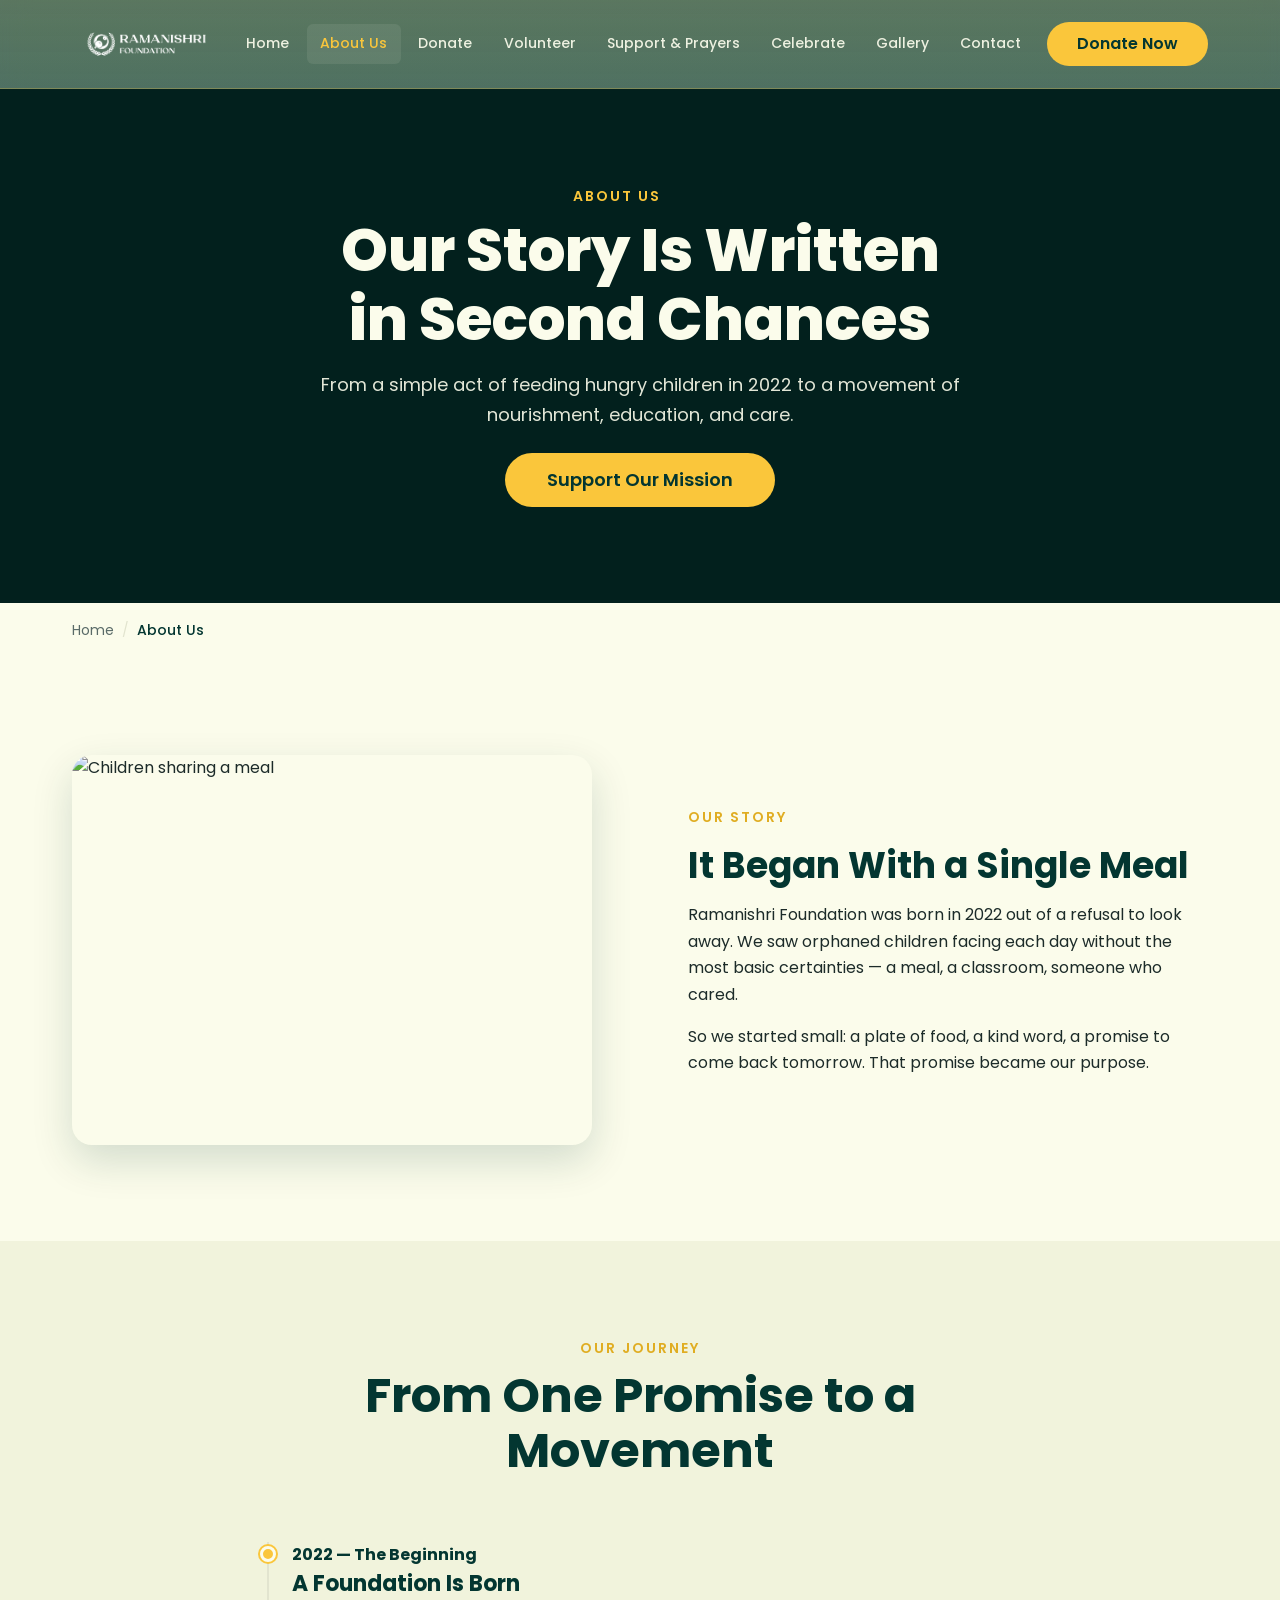
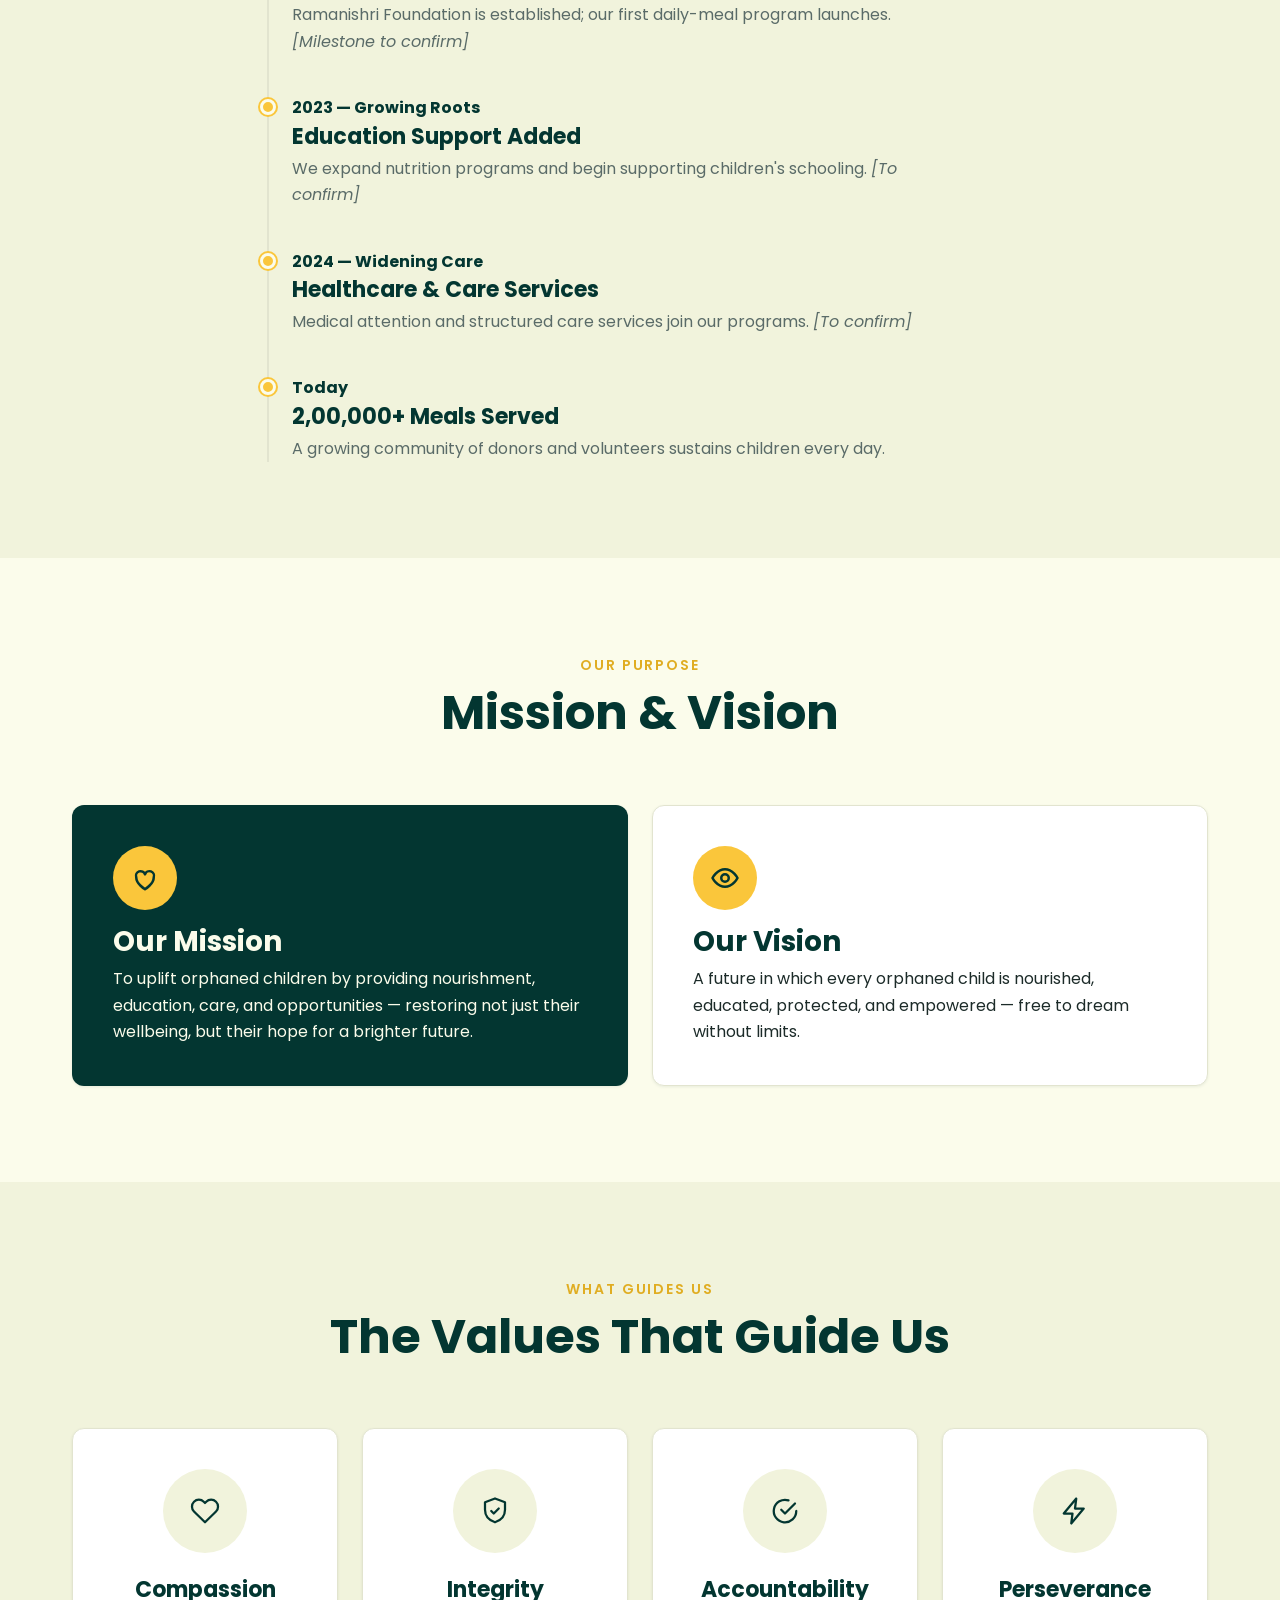
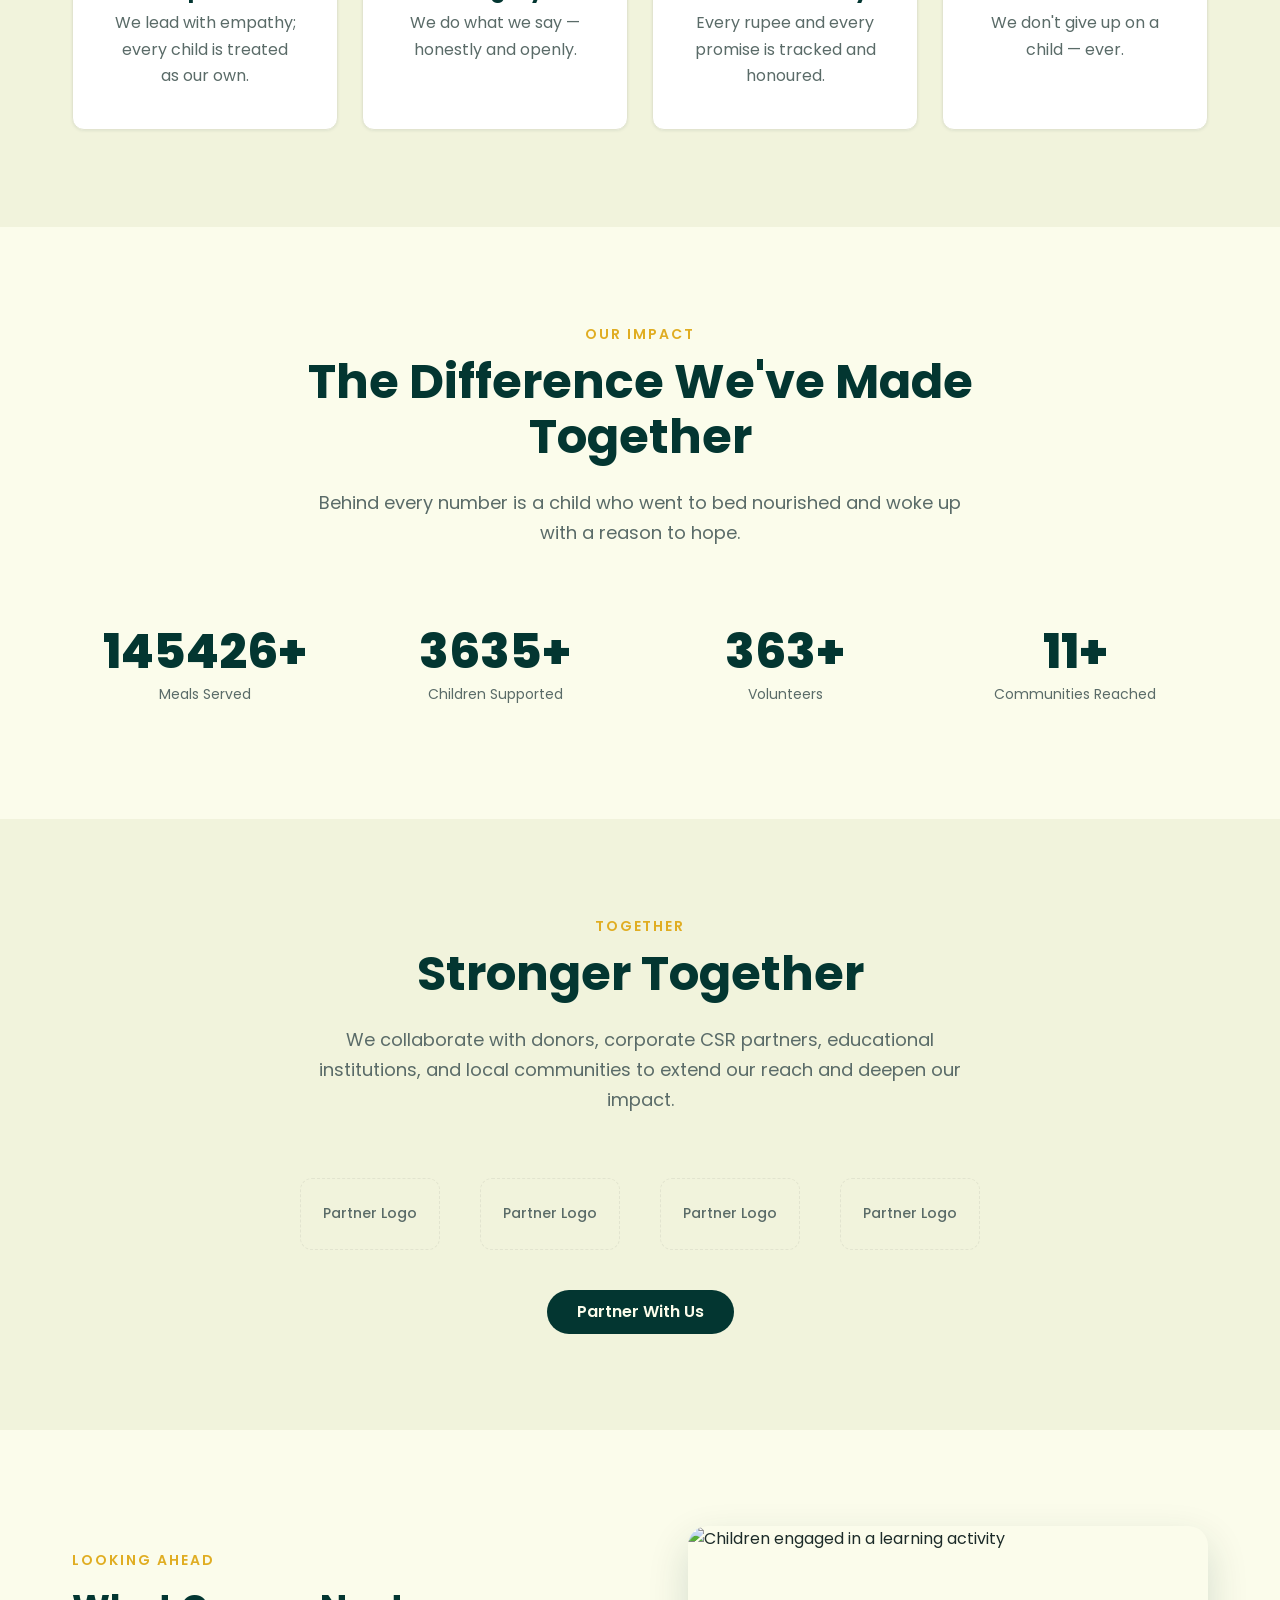
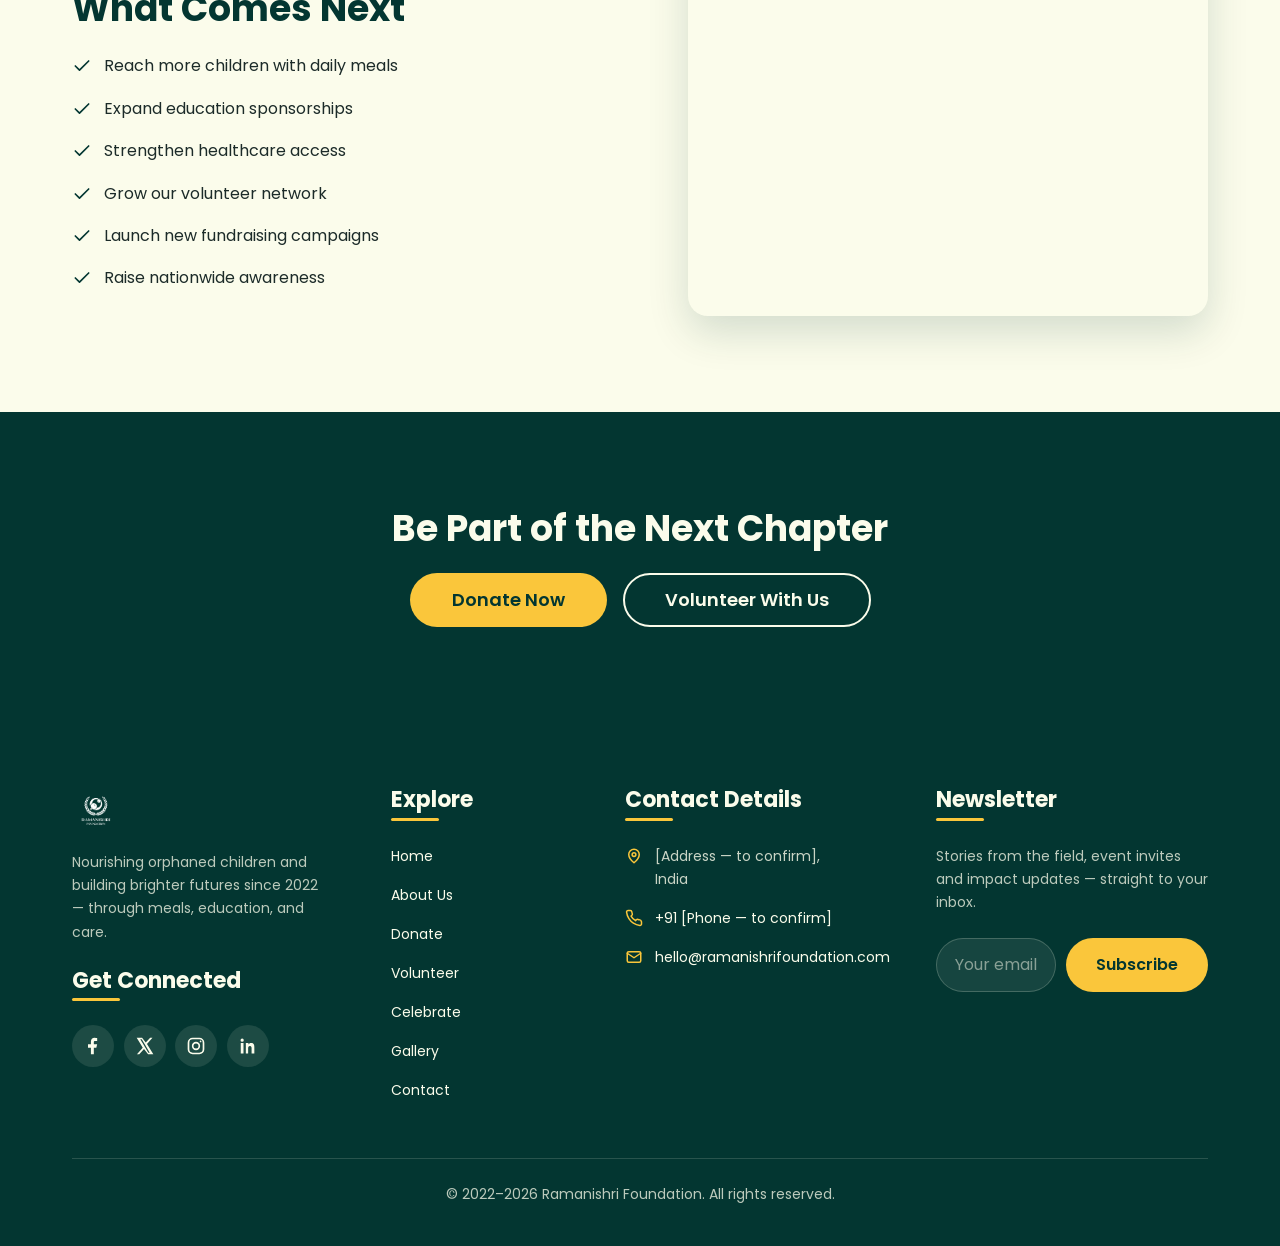
==== commit 4450b34b: "Enable clean URLs and switch domain to .com - Internal links now extensionless (/about, /donate, ..." ====
--- a/about.html
+++ b/about.html
@@ -8,14 +8,14 @@
   <title>About Ramanishri Foundation | Our Story, Mission &amp; Impact Since 2022</title>
   <meta name="description" content="Learn how Ramanishri Foundation began in 2022 and grew to serve 2,00,000+ meals to orphaned children. Discover our mission, values, and vision for the future." />
   <meta name="robots" content="index, follow" />
-  <link rel="canonical" href="https://www.ramanishrifoundation.org/about.html" />
+  <link rel="canonical" href="https://www.ramanishrifoundation.com/about" />
 
   <meta property="og:type" content="website" />
   <meta property="og:site_name" content="Ramanishri Foundation" />
   <meta property="og:title" content="About Ramanishri Foundation | Our Story, Mission &amp; Impact" />
   <meta property="og:description" content="From a single meal in 2022 to 2,00,000+ meals for orphaned children. Discover our story, mission, values, and vision." />
-  <meta property="og:image" content="assets/logo/logo-primary.png" />
-  <meta property="og:url" content="https://www.ramanishrifoundation.org/about.html" />
+  <meta property="og:image" content="https://www.ramanishrifoundation.com/assets/logo/logo-primary.png" />
+  <meta property="og:url" content="https://www.ramanishrifoundation.com/about" />
   <meta property="og:locale" content="en_IN" />
   <meta name="twitter:card" content="summary_large_image" />
 
@@ -33,8 +33,8 @@
     "@context": "https://schema.org",
     "@type": "NGO",
     "name": "Ramanishri Foundation",
-    "url": "https://www.ramanishrifoundation.org/",
-    "logo": "https://www.ramanishrifoundation.org/assets/logo/logo-primary.png",
+    "url": "https://www.ramanishrifoundation.com/",
+    "logo": "https://www.ramanishrifoundation.com/assets/logo/logo-primary.png",
     "foundingDate": "2022",
     "description": "Ramanishri Foundation uplifts orphaned children through nourishment, education, care, and opportunity."
   }
@@ -44,8 +44,8 @@
     "@context": "https://schema.org",
     "@type": "BreadcrumbList",
     "itemListElement": [
-      {"@type": "ListItem", "position": 1, "name": "Home", "item": "https://www.ramanishrifoundation.org/index.html"},
-      {"@type": "ListItem", "position": 2, "name": "About Us", "item": "https://www.ramanishrifoundation.org/about.html"}
+      {"@type": "ListItem", "position": 1, "name": "Home", "item": "https://www.ramanishrifoundation.com/"},
+      {"@type": "ListItem", "position": 2, "name": "About Us", "item": "https://www.ramanishrifoundation.com/about"}
     ]
   }
   </script>
@@ -56,22 +56,22 @@
 
   <header class="site-header" id="site-header">
     <nav class="navbar container" aria-label="Primary navigation">
-      <a href="index.html" class="navbar__brand" aria-label="Ramanishri Foundation — Home">
+      <a href="/" class="navbar__brand" aria-label="Ramanishri Foundation — Home">
         <img src="assets/logo/logo-secondary-white.png" alt="Ramanishri Foundation logo" class="navbar__logo" width="160" height="56" />
       </a>
       <button class="navbar__toggle" id="nav-toggle" aria-label="Toggle navigation menu" aria-expanded="false" aria-controls="nav-menu">
         <span class="navbar__toggle-bar"></span><span class="navbar__toggle-bar"></span><span class="navbar__toggle-bar"></span>
       </button>
       <ul class="navbar__menu" id="nav-menu">
-        <li class="navbar__item"><a href="index.html" class="navbar__link">Home</a></li>
-        <li class="navbar__item"><a href="about.html" class="navbar__link is-active" aria-current="page">About Us</a></li>
-        <li class="navbar__item"><a href="donate.html" class="navbar__link">Donate</a></li>
-        <li class="navbar__item"><a href="volunteer.html" class="navbar__link">Volunteer</a></li>
-        <li class="navbar__item"><a href="support-prayers.html" class="navbar__link">Support &amp; Prayers</a></li>
-        <li class="navbar__item"><a href="celebrate.html" class="navbar__link">Celebrate</a></li>
-        <li class="navbar__item"><a href="gallery.html" class="navbar__link">Gallery</a></li>
-        <li class="navbar__item"><a href="contact.html" class="navbar__link">Contact</a></li>
-        <li class="navbar__item navbar__item--cta"><a href="donate.html" class="btn btn--accent navbar__donate">Donate Now</a></li>
+        <li class="navbar__item"><a href="/" class="navbar__link">Home</a></li>
+        <li class="navbar__item"><a href="/about" class="navbar__link is-active" aria-current="page">About Us</a></li>
+        <li class="navbar__item"><a href="/donate" class="navbar__link">Donate</a></li>
+        <li class="navbar__item"><a href="/volunteer" class="navbar__link">Volunteer</a></li>
+        <li class="navbar__item"><a href="/support-prayers" class="navbar__link">Support &amp; Prayers</a></li>
+        <li class="navbar__item"><a href="/celebrate" class="navbar__link">Celebrate</a></li>
+        <li class="navbar__item"><a href="/gallery" class="navbar__link">Gallery</a></li>
+        <li class="navbar__item"><a href="/contact" class="navbar__link">Contact</a></li>
+        <li class="navbar__item navbar__item--cta"><a href="/donate" class="btn btn--accent navbar__donate">Donate Now</a></li>
       </ul>
     </nav>
   </header>
@@ -85,7 +85,7 @@
         <h1 id="about-hero-heading" class="page-hero__title">Our Story Is Written in Second Chances</h1>
         <p class="page-hero__text">From a simple act of feeding hungry children in 2022 to a movement of nourishment, education, and care.</p>
         <div class="page-hero__actions">
-          <a href="donate.html" class="btn btn--accent btn--lg">Support Our Mission</a>
+          <a href="/donate" class="btn btn--accent btn--lg">Support Our Mission</a>
         </div>
       </div>
     </section>
@@ -93,8 +93,8 @@
     <!-- BREADCRUMBS -->
     <nav class="container breadcrumbs" aria-label="Breadcrumb">
       <ol>
-        <li><a href="index.html">Home</a></li>
-        <li><a href="about.html" aria-current="page">About Us</a></li>
+        <li><a href="/">Home</a></li>
+        <li><a href="/about" aria-current="page">About Us</a></li>
       </ol>
     </nav>
 
@@ -232,7 +232,7 @@
           <span class="partners__item">Partner Logo</span>
         </div>
         <!-- IMAGE REQUIRED: PARTNER LOGOS (to confirm names + permission) -->
-        <div class="mt-lg reveal"><a href="contact.html" class="btn btn--primary">Partner With Us</a></div>
+        <div class="mt-lg reveal"><a href="/contact" class="btn btn--primary">Partner With Us</a></div>
       </div>
     </section>
 
@@ -263,8 +263,8 @@
       <div class="container text-center">
         <h2 id="about-cta-heading" class="reveal" style="color:var(--color-text-inverse);">Be Part of the Next Chapter</h2>
         <div class="about__actions reveal" style="justify-content:center;margin-top:var(--space-md);">
-          <a href="donate.html" class="btn btn--accent btn--lg">Donate Now</a>
-          <a href="volunteer.html" class="btn btn--outline btn--lg" style="color:var(--color-text-inverse);border-color:var(--color-text-inverse);">Volunteer With Us</a>
+          <a href="/donate" class="btn btn--accent btn--lg">Donate Now</a>
+          <a href="/volunteer" class="btn btn--outline btn--lg" style="color:var(--color-text-inverse);border-color:var(--color-text-inverse);">Volunteer With Us</a>
         </div>
       </div>
     </section>
@@ -287,13 +287,13 @@
         <div class="footer-col">
           <h3 class="footer-col__title">Explore</h3>
           <ul class="footer-contact">
-            <li><a href="index.html">Home</a></li>
-            <li><a href="about.html">About Us</a></li>
-            <li><a href="donate.html">Donate</a></li>
-            <li><a href="volunteer.html">Volunteer</a></li>
-            <li><a href="celebrate.html">Celebrate</a></li>
-            <li><a href="gallery.html">Gallery</a></li>
-            <li><a href="contact.html">Contact</a></li>
+            <li><a href="/">Home</a></li>
+            <li><a href="/about">About Us</a></li>
+            <li><a href="/donate">Donate</a></li>
+            <li><a href="/volunteer">Volunteer</a></li>
+            <li><a href="/celebrate">Celebrate</a></li>
+            <li><a href="/gallery">Gallery</a></li>
+            <li><a href="/contact">Contact</a></li>
           </ul>
         </div>
         <div class="footer-col">
@@ -301,7 +301,7 @@
           <ul class="footer-contact">
             <li><svg viewBox="0 0 24 24" width="18" height="18" fill="none" stroke="currentColor" stroke-width="2" stroke-linecap="round" stroke-linejoin="round"><path d="M12 21s-7-5.6-7-11a7 7 0 0 1 14 0c0 5.4-7 11-7 11z"/><circle cx="12" cy="10" r="2.5"/></svg><span>[Address — to confirm],<br />India</span></li>
             <li><svg viewBox="0 0 24 24" width="18" height="18" fill="none" stroke="currentColor" stroke-width="2" stroke-linecap="round" stroke-linejoin="round"><path d="M22 16.9v3a2 2 0 0 1-2.2 2 19.8 19.8 0 0 1-8.6-3.1 19.5 19.5 0 0 1-6-6A19.8 19.8 0 0 1 2.1 4.2 2 2 0 0 1 4.1 2h3a2 2 0 0 1 2 1.7c.1.9.3 1.8.6 2.6a2 2 0 0 1-.5 2.1L8.1 9.5a16 16 0 0 0 6 6l1.1-1.1a2 2 0 0 1 2.1-.5c.8.3 1.7.5 2.6.6a2 2 0 0 1 1.7 2z"/></svg><a href="tel:+910000000000">+91 [Phone — to confirm]</a></li>
-            <li><svg viewBox="0 0 24 24" width="18" height="18" fill="none" stroke="currentColor" stroke-width="2" stroke-linecap="round" stroke-linejoin="round"><rect x="3" y="5" width="18" height="14" rx="2"/><path d="M3 7l9 6 9-6"/></svg><a href="mailto:hello@ramanishrifoundation.org">hello@ramanishrifoundation.org</a></li>
+            <li><svg viewBox="0 0 24 24" width="18" height="18" fill="none" stroke="currentColor" stroke-width="2" stroke-linecap="round" stroke-linejoin="round"><rect x="3" y="5" width="18" height="14" rx="2"/><path d="M3 7l9 6 9-6"/></svg><a href="mailto:hello@ramanishrifoundation.com">hello@ramanishrifoundation.com</a></li>
           </ul>
         </div>
         <div class="footer-col">
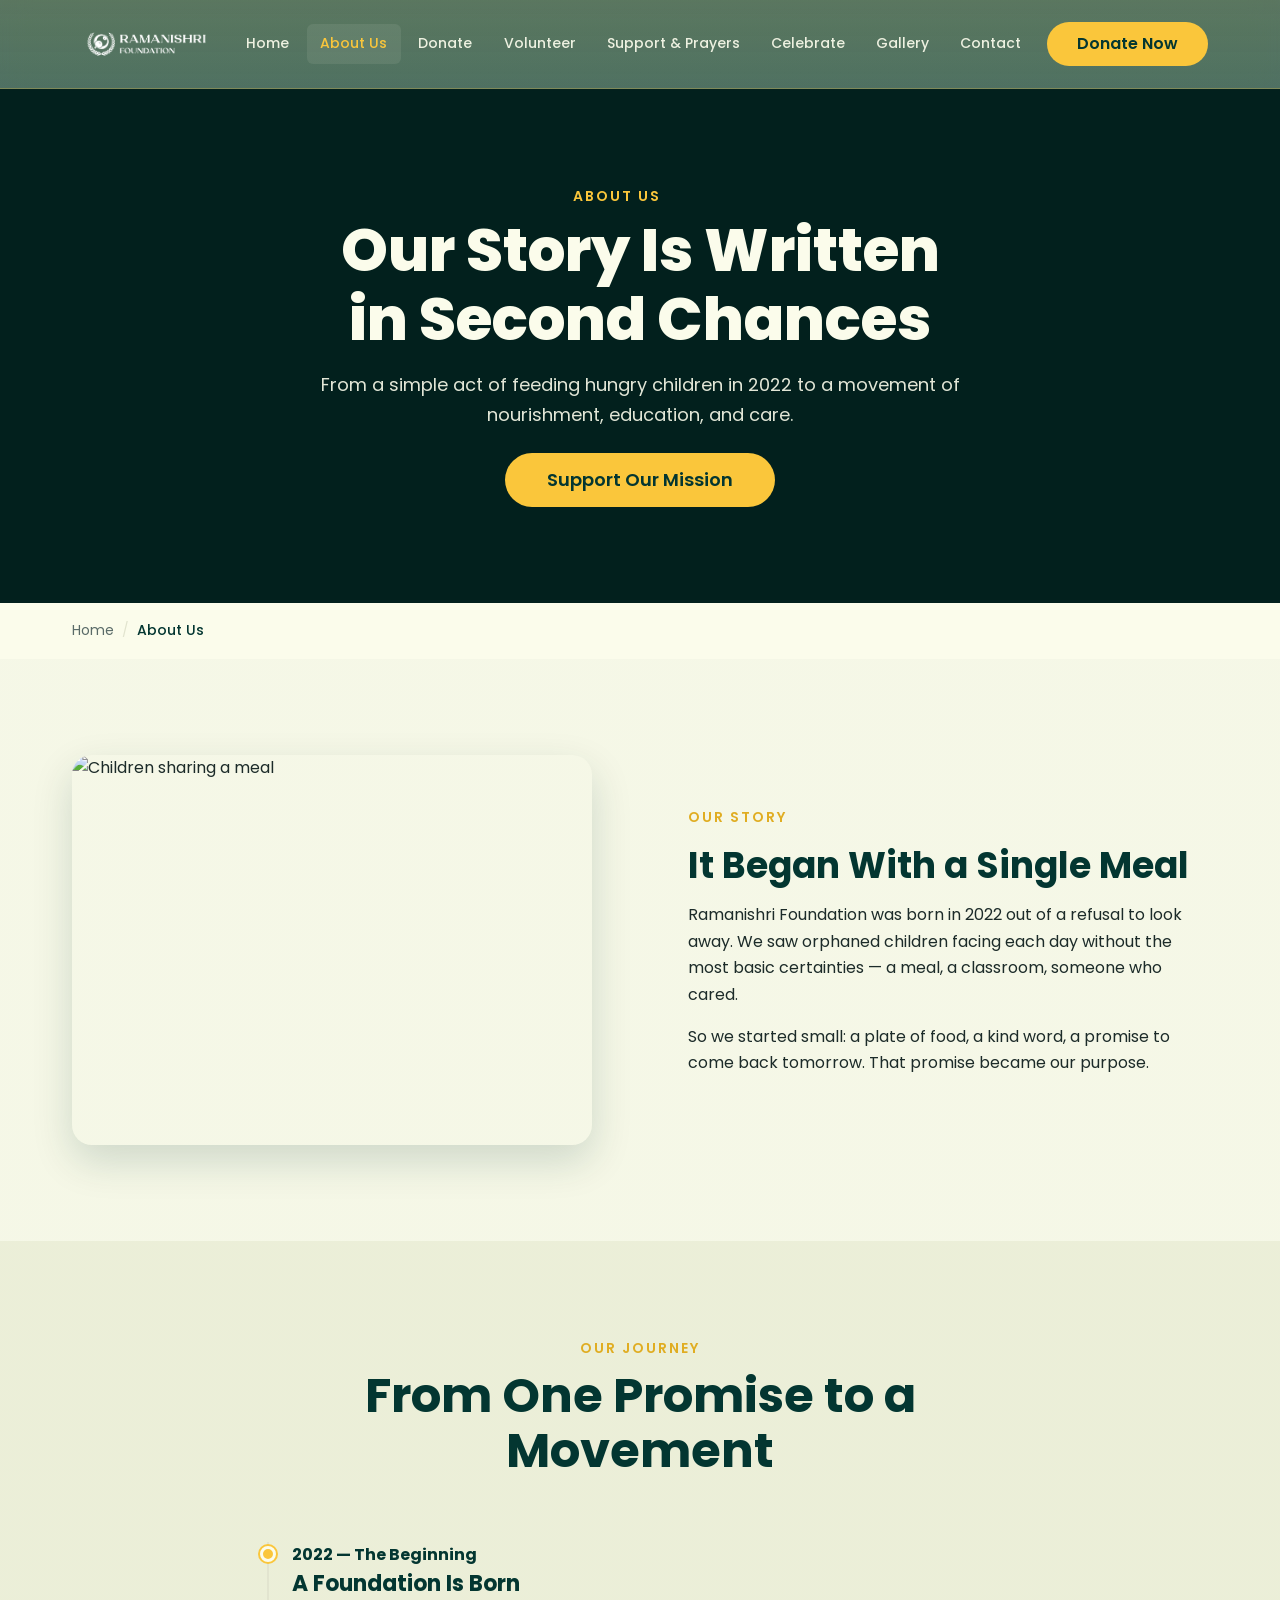
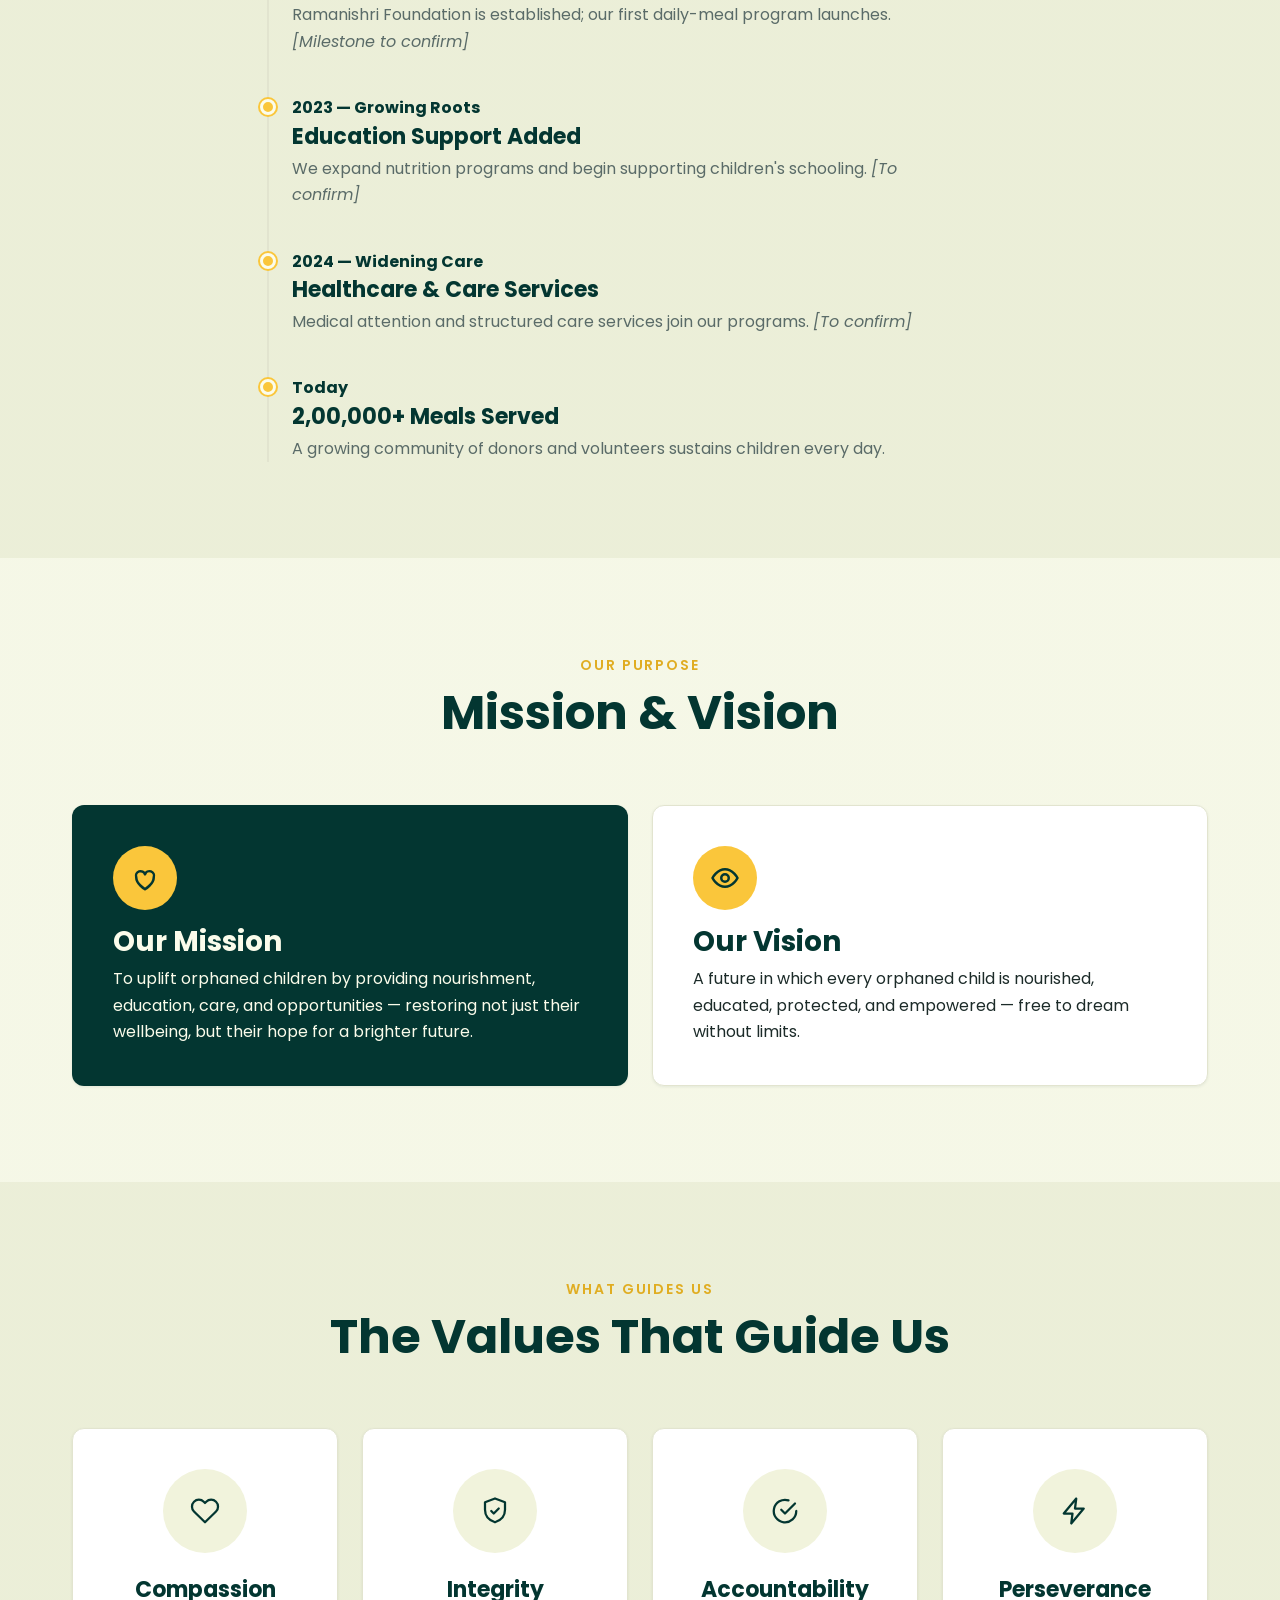
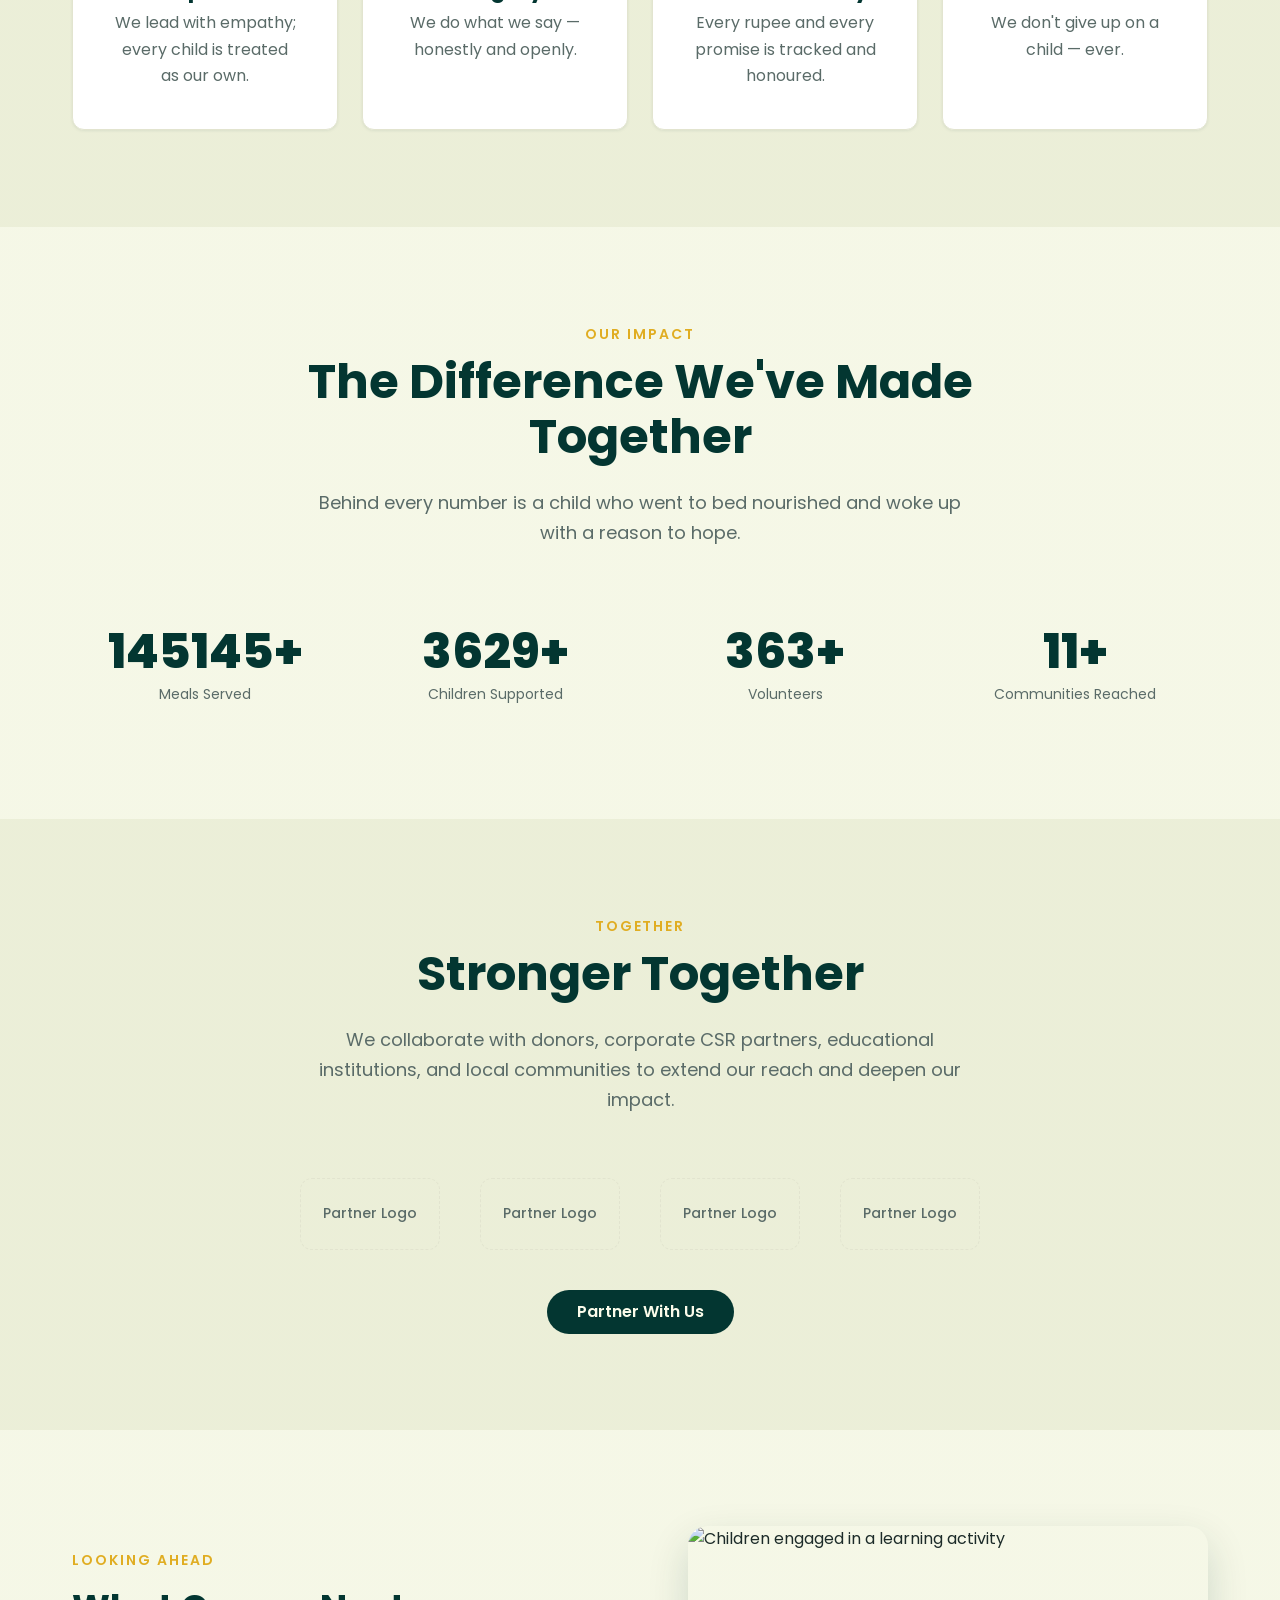
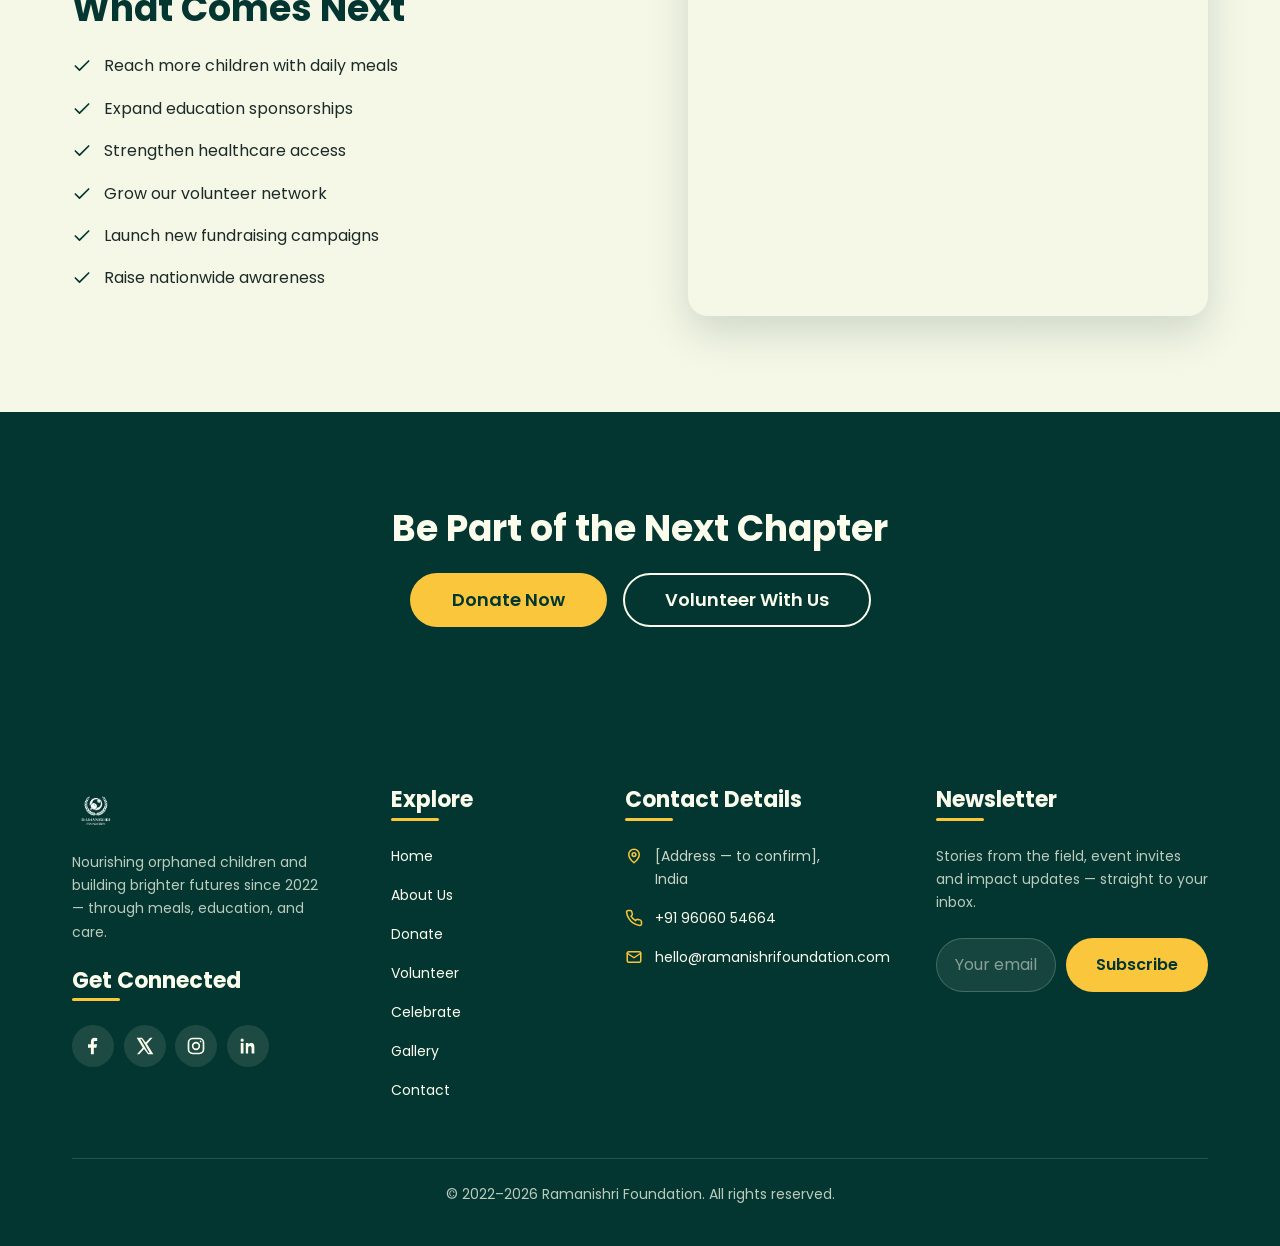
==== commit c488f995: "Update contact details, founder, testimonials, and section tint - Set real phone (+91 96060 54664) a" ====
--- a/about.html
+++ b/about.html
@@ -300,7 +300,7 @@
           <h3 class="footer-col__title">Contact Details</h3>
           <ul class="footer-contact">
             <li><svg viewBox="0 0 24 24" width="18" height="18" fill="none" stroke="currentColor" stroke-width="2" stroke-linecap="round" stroke-linejoin="round"><path d="M12 21s-7-5.6-7-11a7 7 0 0 1 14 0c0 5.4-7 11-7 11z"/><circle cx="12" cy="10" r="2.5"/></svg><span>[Address — to confirm],<br />India</span></li>
-            <li><svg viewBox="0 0 24 24" width="18" height="18" fill="none" stroke="currentColor" stroke-width="2" stroke-linecap="round" stroke-linejoin="round"><path d="M22 16.9v3a2 2 0 0 1-2.2 2 19.8 19.8 0 0 1-8.6-3.1 19.5 19.5 0 0 1-6-6A19.8 19.8 0 0 1 2.1 4.2 2 2 0 0 1 4.1 2h3a2 2 0 0 1 2 1.7c.1.9.3 1.8.6 2.6a2 2 0 0 1-.5 2.1L8.1 9.5a16 16 0 0 0 6 6l1.1-1.1a2 2 0 0 1 2.1-.5c.8.3 1.7.5 2.6.6a2 2 0 0 1 1.7 2z"/></svg><a href="tel:+910000000000">+91 [Phone — to confirm]</a></li>
+            <li><svg viewBox="0 0 24 24" width="18" height="18" fill="none" stroke="currentColor" stroke-width="2" stroke-linecap="round" stroke-linejoin="round"><path d="M22 16.9v3a2 2 0 0 1-2.2 2 19.8 19.8 0 0 1-8.6-3.1 19.5 19.5 0 0 1-6-6A19.8 19.8 0 0 1 2.1 4.2 2 2 0 0 1 4.1 2h3a2 2 0 0 1 2 1.7c.1.9.3 1.8.6 2.6a2 2 0 0 1-.5 2.1L8.1 9.5a16 16 0 0 0 6 6l1.1-1.1a2 2 0 0 1 2.1-.5c.8.3 1.7.5 2.6.6a2 2 0 0 1 1.7 2z"/></svg><a href="tel:+919606054664">+91 96060 54664</a></li>
             <li><svg viewBox="0 0 24 24" width="18" height="18" fill="none" stroke="currentColor" stroke-width="2" stroke-linecap="round" stroke-linejoin="round"><rect x="3" y="5" width="18" height="14" rx="2"/><path d="M3 7l9 6 9-6"/></svg><a href="mailto:hello@ramanishrifoundation.com">hello@ramanishrifoundation.com</a></li>
           </ul>
         </div>
--- a/css/style.css
+++ b/css/style.css
@@ -549,9 +549,17 @@
 ================================================================ */
 .section {
   padding-block: var(--space-xl);
+  /* Soft brand tint — a faint teal wash (#033631 @ ~2.5%) over each section,
+     for a refined, on-brand background without busy artwork. */
+  background-image: linear-gradient(rgba(3, 54, 49, 0.025), rgba(3, 54, 49, 0.025));
 }
 .section--alt {
   background-color: var(--color-bg-alt);
+}
+/* Keep dark sections clean — the teal motif would be invisible/muddy on them. */
+.section.bg-dark,
+.section[style*="--color-primary"] {
+  background-image: none;
 }
 .section__title {
   font-size: var(--fs-2xl);
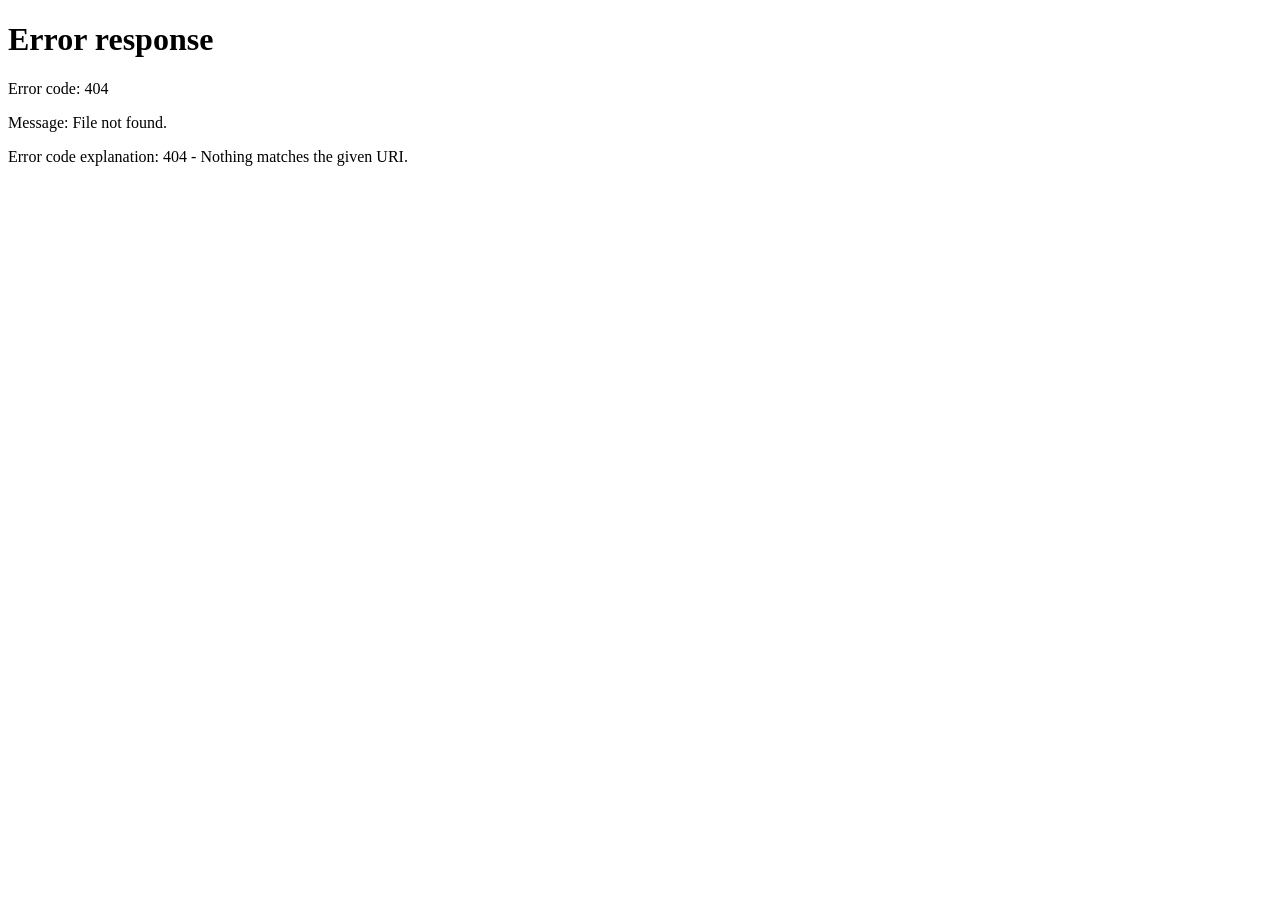
==== commit f9ba797c: "Add under-development gate with team access code Add a coming-soon splash (centered logo + 'This sit" ====
--- a/about.html
+++ b/about.html
@@ -4,6 +4,20 @@
   <meta charset="UTF-8" />
   <meta name="viewport" content="width=device-width, initial-scale=1.0" />
   <meta name="theme-color" content="#033631" />
+
+  <!-- Under-development gate: send visitors to the coming-soon page unless
+       they've unlocked the site with the team access code. -->
+  <script>
+    (function () {
+      try {
+        if (localStorage.getItem("rf_dev_access") !== "granted") {
+          window.location.replace("/coming-soon");
+        }
+      } catch (e) {
+        window.location.replace("/coming-soon");
+      }
+    })();
+  </script>
 
   <title>About Ramanishri Foundation | Our Story, Mission &amp; Impact Since 2022</title>
   <meta name="description" content="Learn how Ramanishri Foundation began in 2022 and grew to serve 2,00,000+ meals to orphaned children. Discover our mission, values, and vision for the future." />
